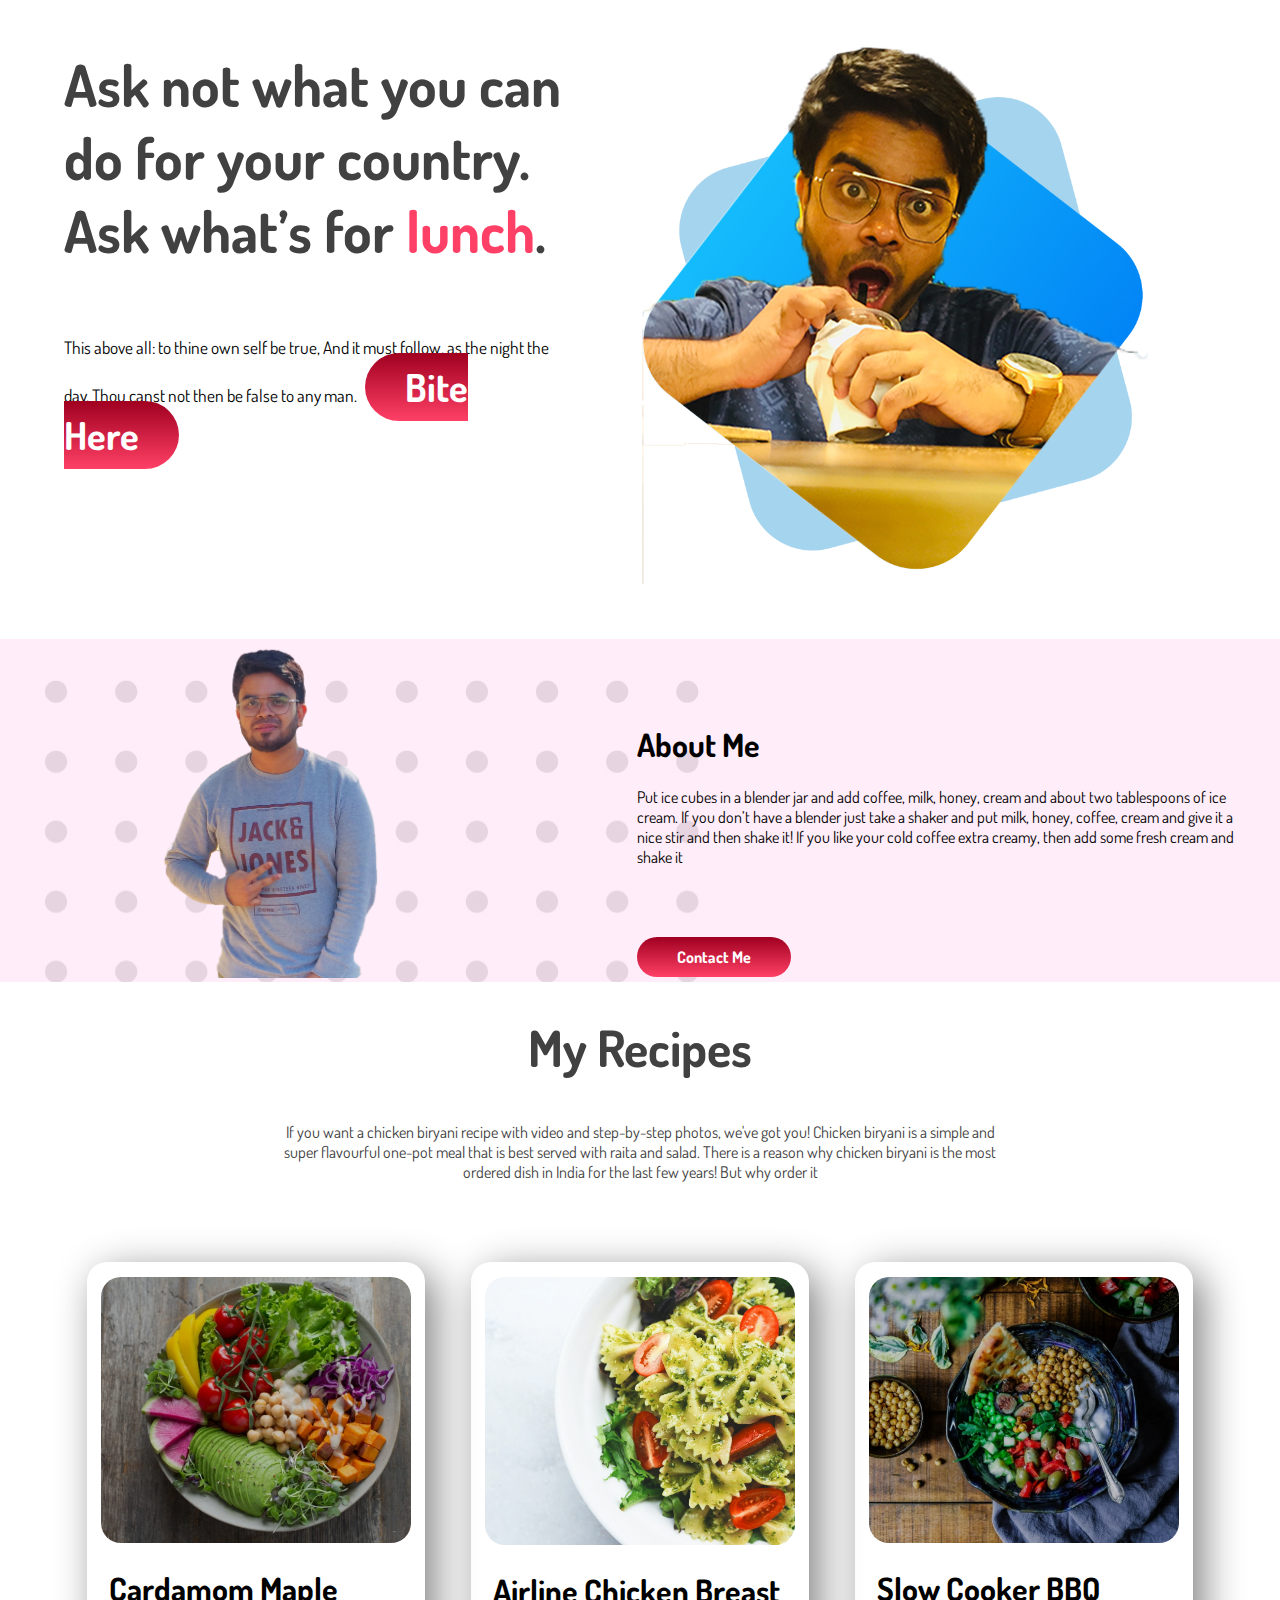
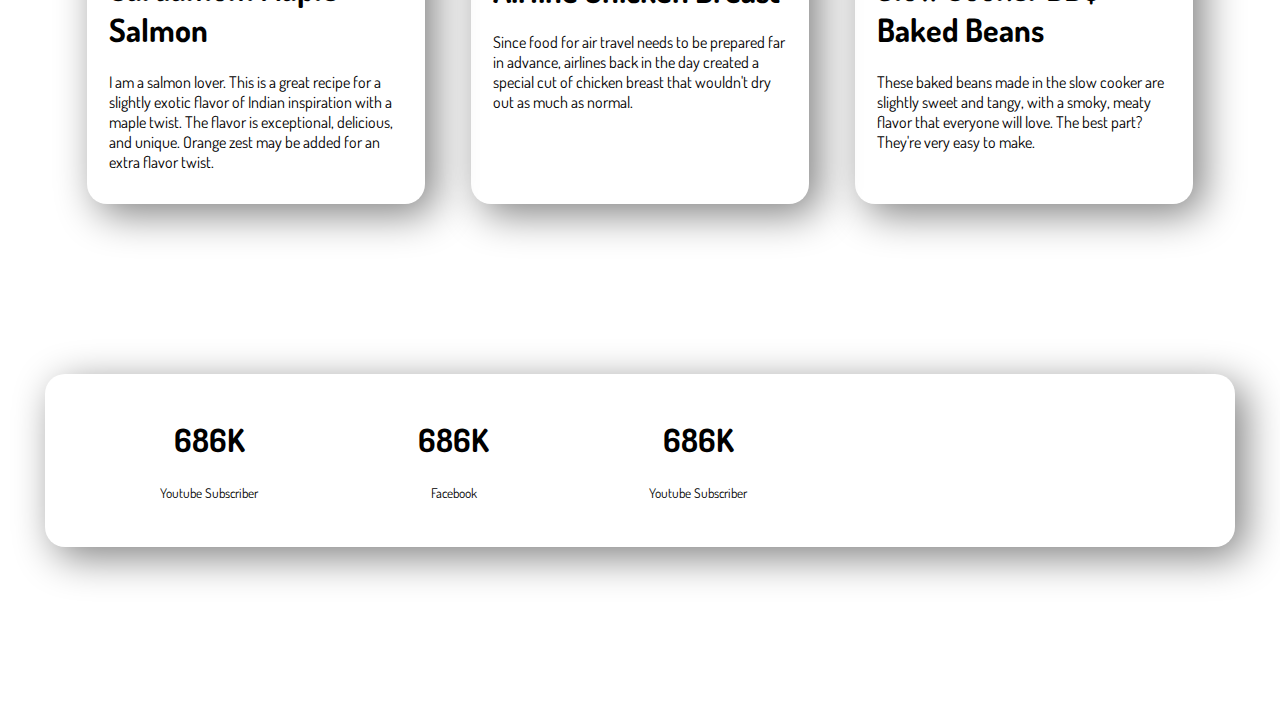
==== index.html @ 107d8655 "sec5" ====
<!DOCTYPE html>
<html lang="en">

<head>
    <meta charset="UTF-8">
    <meta http-equiv="X-UA-Compatible" content="IE=edge">
    <meta name="viewport" content="width=device-width, initial-scale=1.0">
    <title>Food Khadok</title>
    <link rel="stylesheet" href="style.css">
    <link rel="preconnect" href="https://fonts.googleapis.com">
    <link rel="preconnect" href="https://fonts.gstatic.com" crossorigin>
    <link href="https://fonts.googleapis.com/css2?family=Dosis&display=swap" rel="stylesheet">
</head>

<body>
    <section class="flexi bg">
        <div class="sec1-d1">
            <h2>Ask not what you can do for your country. Ask what’s for <span class="mark-clr">lunch</span>.</h2>
            <small class="sec1-d1-sm">This above all: to thine own self be true,
                And it must follow, as the night the day,
                Thou canst not then be false to any man.</small>
            <a href="https://www.linkedin.com/in/iammunnasarker/" target="_blank" class="order-btn">Bite Here</a>
        </div>
        <div>
            <img src="images/male/sec-1-img.png" alt="" class="sec1-img">
        </div>
    </section>
    <section class="flexi backg">
        <div>
            <img src="images/male/cover.png" alt="" class="sec2-img">
        </div>
        <div class="sec2-d2">
            <h1>About Me</h1>
            <p class="sec2-p">Put ice cubes in a blender jar and add coffee, milk, honey, cream and about two
                tablespoons of ice cream.
                If you don’t have a blender just take a shaker and put milk, honey, coffee, cream and give it a nice
                stir and then shake it! If you like your cold coffee extra creamy, then add some fresh cream and shake
                it</p>
            <a href="https://www.linkedin.com/in/iammunnasarker/" target="_blank" class="order-btn">Contact Me</a>
        </div>
    </section>
    <section>
        <div class="sec3-d1">
            <h1>My Recipes</h1>
            <p>If you want a chicken biryani recipe with video and step-by-step photos, we've got you! Chicken biryani
                is a simple and super flavourful one-pot meal that is best served with raita and salad. There is a
                reason why chicken biryani is the most ordered dish in India for the last few years! But why order it
            </p>
        </div>
    </section>
    <section class="flexi space" id="sec4">
        <div class="sec4-itm1">
            <div>
                <img src="images/food/Project Cover5.png" alt="" class="sec4-img">
            </div>
            <div class="sec4-txt">
                <h1>Cardamom Maple Salmon</h1>
                <p>I am a salmon lover. This is a great recipe for a slightly exotic flavor of Indian
                    inspiration with a
                    maple twist. The flavor is exceptional, delicious, and unique. Orange zest may be added for an extra
                    flavor twist.</p>
            </div>
        </div>
        <div class="sec4-itm2">
            <div>
                <img src="images/food/Project Cover7.png" alt="" class="sec4-img">
            </div>
            <div class="sec4-txt">
                <h1>Airline Chicken Breast</h1>
                <p>Since food for air travel needs to be prepared far in advance, airlines back in the day created a
                    special cut of chicken breast that wouldn't dry out as much as normal.</p>
            </div>
        </div>
        <div class="sec4-itm3">
            <div>
                <img src="images/food/Project Cover8.png" alt="" class="sec4-img">
            </div>
            <div class="sec4-txt">
                <h1>Slow Cooker BBQ Baked Beans</h1>
                <p>These baked beans made in the slow cooker are slightly sweet and tangy, with a smoky, meaty flavor
                    that everyone will love. The best part? They're very easy to make.</p>
            </div>
        </div>
    </section>
    <section class="flexi sec5">
        <div>
            <div class="sec5-txt">
                <h1>686K</h1>
                <small>Youtube Subscriber</small>
            </div>
        </div>
        <div>
            <div class="sec5-txt">
                <h1>686K</h1>
                <small>Facebook</small>
            </div>
        </div>
        <div>
            <div class="sec5-txt">
                <h1>686K</h1>
                <small>Youtube Subscriber</small>
            </div>
        </div>
    </section>

</body>

</html>
---- style.css ----
body{
    font-family: 'Dosis', sans-serif;
    margin: 0px;
}
.flexi{
    display: flex;
}
.sec1-img{
    width: 90%;
    position: right;
    
}
.sec1-d1{
    font-size: 240%;
    padding-left: 5%;
}
h2{
    color: #414141;
}
.mark-clr{
    color: #ff4066;
}
.sec1-d1-sm{
    font-size: 45%;
    
}
.order-btn{
    font-weight: 700;
    text-decoration: none;
    background-image: linear-gradient(#a00020, #ff4066);
    color: #ffffff;
    border-radius: 50px;
    padding: 10px 40px;
}
.sec2-img{
    width: 35%;
    padding-left: 25%;

}
.sec2-p{
    text-align: left;
    padding-right: 5%;
    padding-bottom: 10%;
}
.sec2-d2{
    padding-top: 5%;
}
.backg{
    background-image: url(images/shapes/Frame\ 59.jpg);
}
.sec3-d1{
    text-align: center;
    color: #414141;
    
}
.sec3-d1 p{
    padding: 10px 270px;
    padding-bottom: 5%;
}
.sec3-d1 h1{
    font-size: 50px;
}

.sec4-itm1{
    box-shadow: 10px 10px 40px gray;
    width: 60%;
    margin-left: 2%;
    margin-right: 2%;
    padding-left: 5px;
    padding-top: 15px;
    border-radius: 20px;
    text-align: center;
}
.space{
    padding-left: 5%;
    padding-right: 5%;
}
.sec4-itm2{
    box-shadow: 10px 10px 40px gray;
    width: 60%;
    margin-left: 2%;
    margin-right: 2%;
    padding-left: 5px;
    padding-top: 15px;
    border-radius: 20px;
    text-align: center;
}
.sec4-itm3{
    box-shadow: 10px 10px 40px gray;
    width: 60%;
    margin-left: 2%;
    margin-right: 2%;
    padding-left: 5px;
    padding-top: 15px;
    border-radius: 20px;
    text-align: center;
}
.sec4-img{
    margin-right: 5.5px;
    width: 93%;
    border-radius: 20px;
}
.sec4-txt{
    text-align: left;
    padding-left: 5%;
    padding-right: 5%;
    padding-bottom: 5%;
}
.sec5{
    box-shadow: 10px 10px 40px gray;
    margin: 170px 45px 170px 45px;
    border-radius: 20px;
    
}
.sec5-txt{
    text-align: center;
    margin: 45px;
    padding-left: 70px;
}
#sec5{
    padding-bottom: 500px;
}
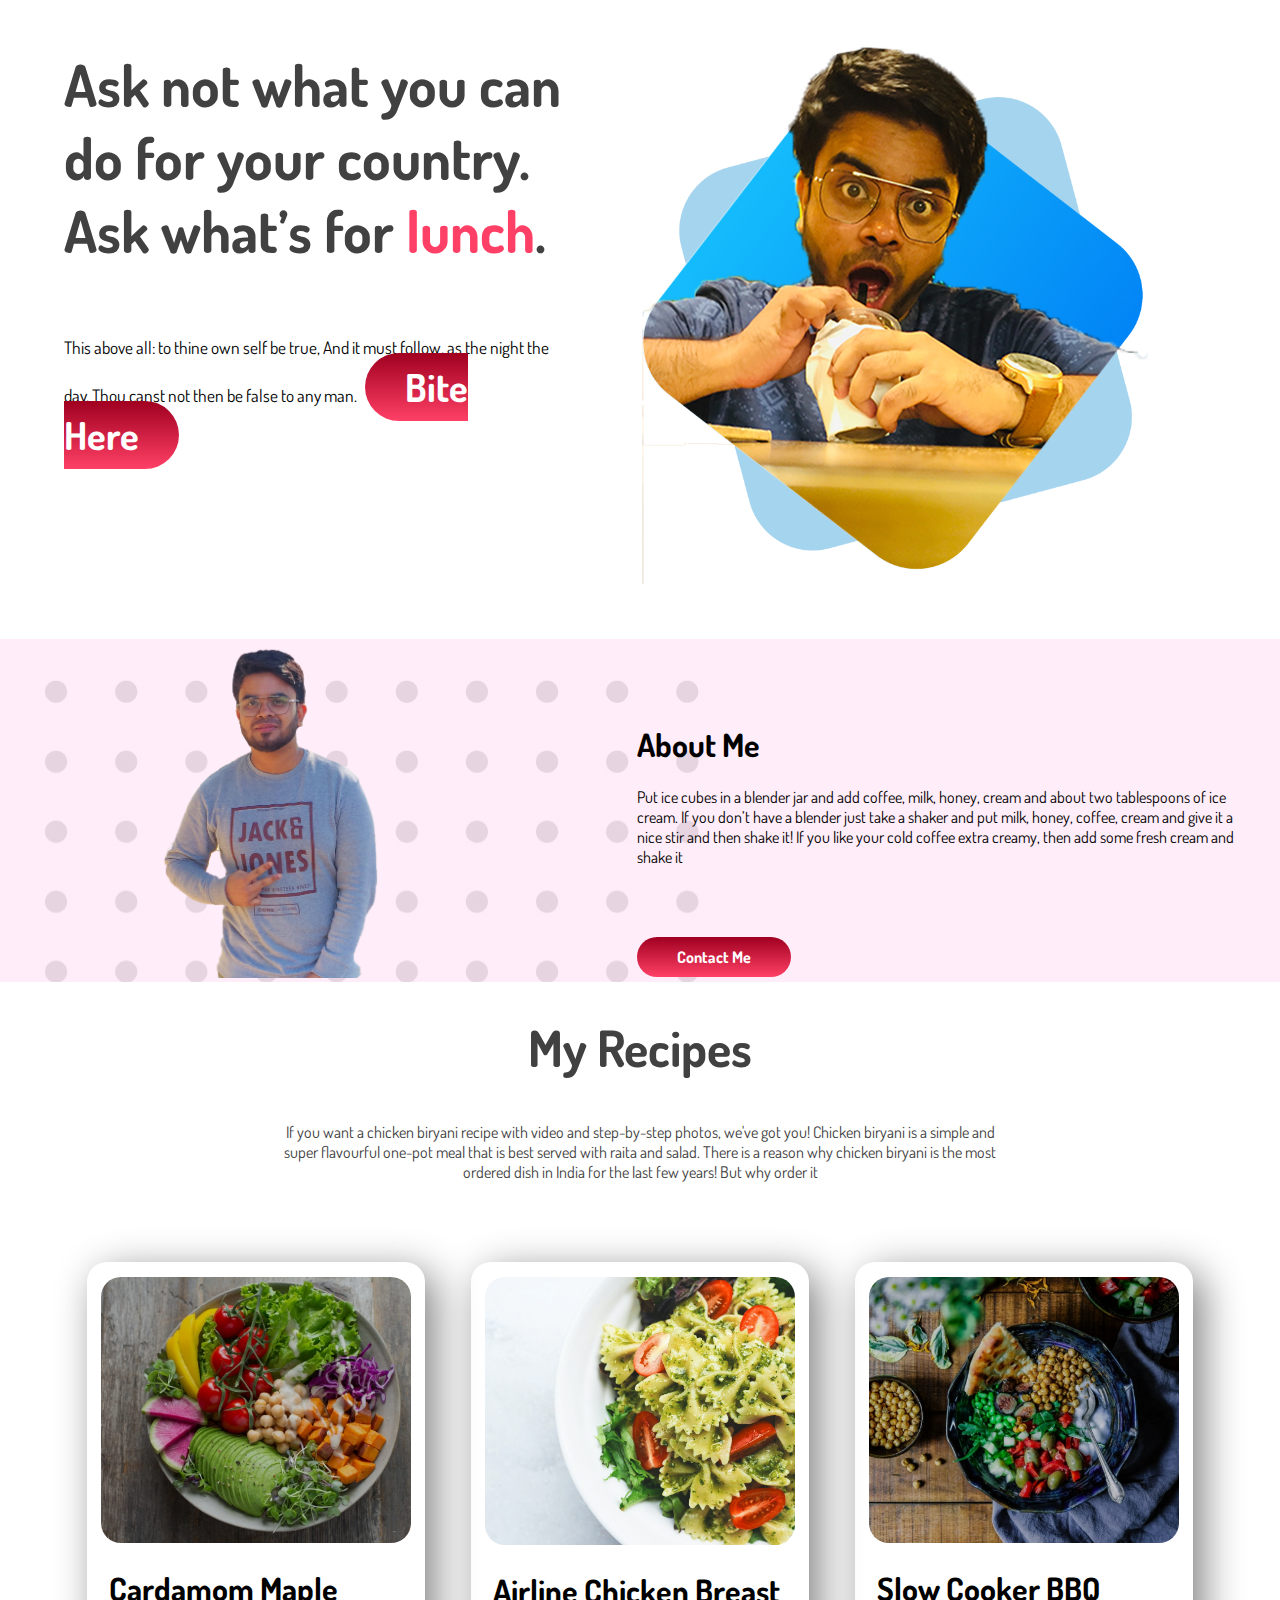
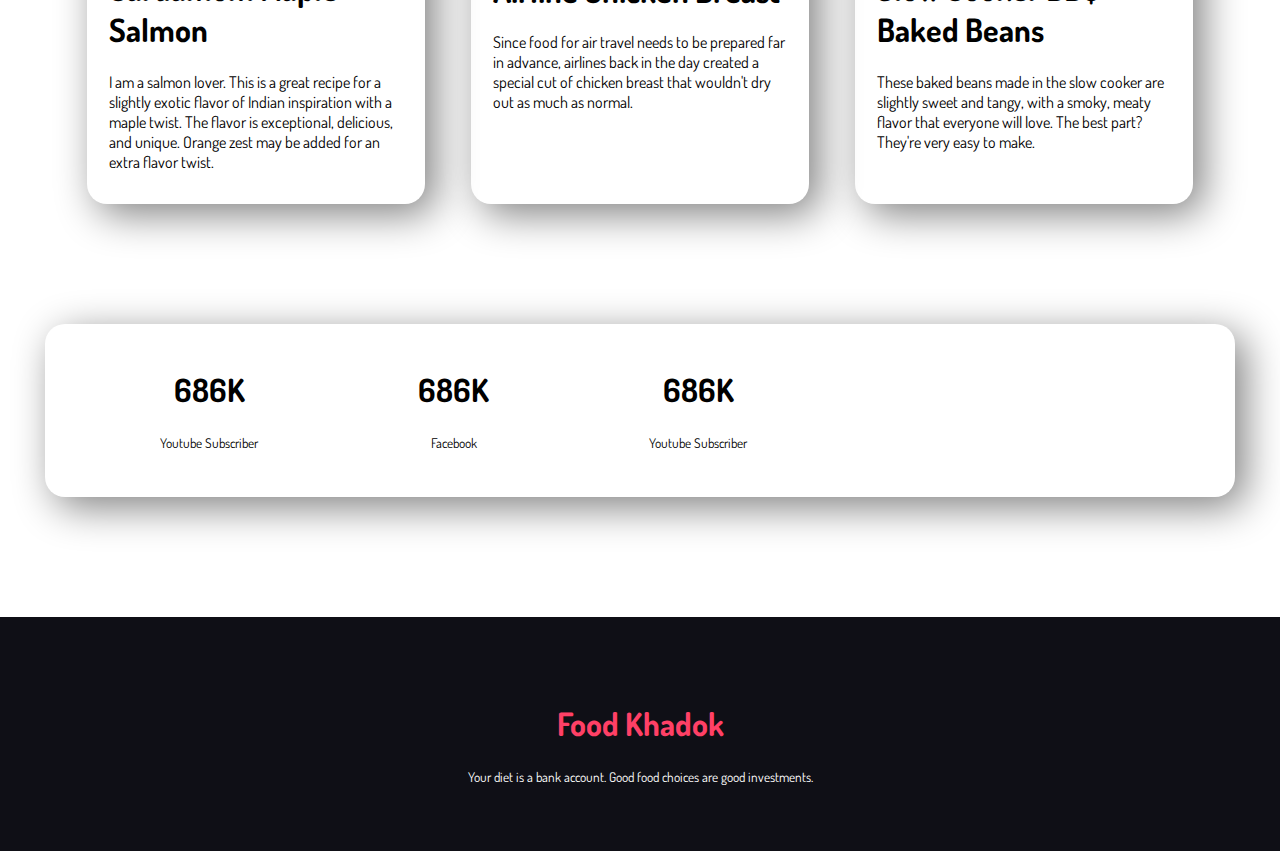
==== commit 947acedb: "cmplt" ====
--- a/index.html
+++ b/index.html
@@ -102,7 +102,10 @@
             </div>
         </div>
     </section>
-
+    <footer>
+        <h1>Food Khadok</h1>
+        <small>Your diet is a bank account. Good food choices are good investments.</small>
+    </footer>
 </body>
 
 </html>--- a/style.css
+++ b/style.css
@@ -108,7 +108,7 @@
 }
 .sec5{
     box-shadow: 10px 10px 40px gray;
-    margin: 170px 45px 170px 45px;
+    margin: 120px 45px 120px 45px;
     border-radius: 20px;
     
 }
@@ -119,4 +119,15 @@
 }
 #sec5{
     padding-bottom: 500px;
+}
+footer{
+    background-color: rgb(15, 15, 22);
+    padding: 65px 65px;
+    text-align: center;
+}
+footer h1{
+    color: #ff4066;
+}
+footer small{
+    color: white;
 }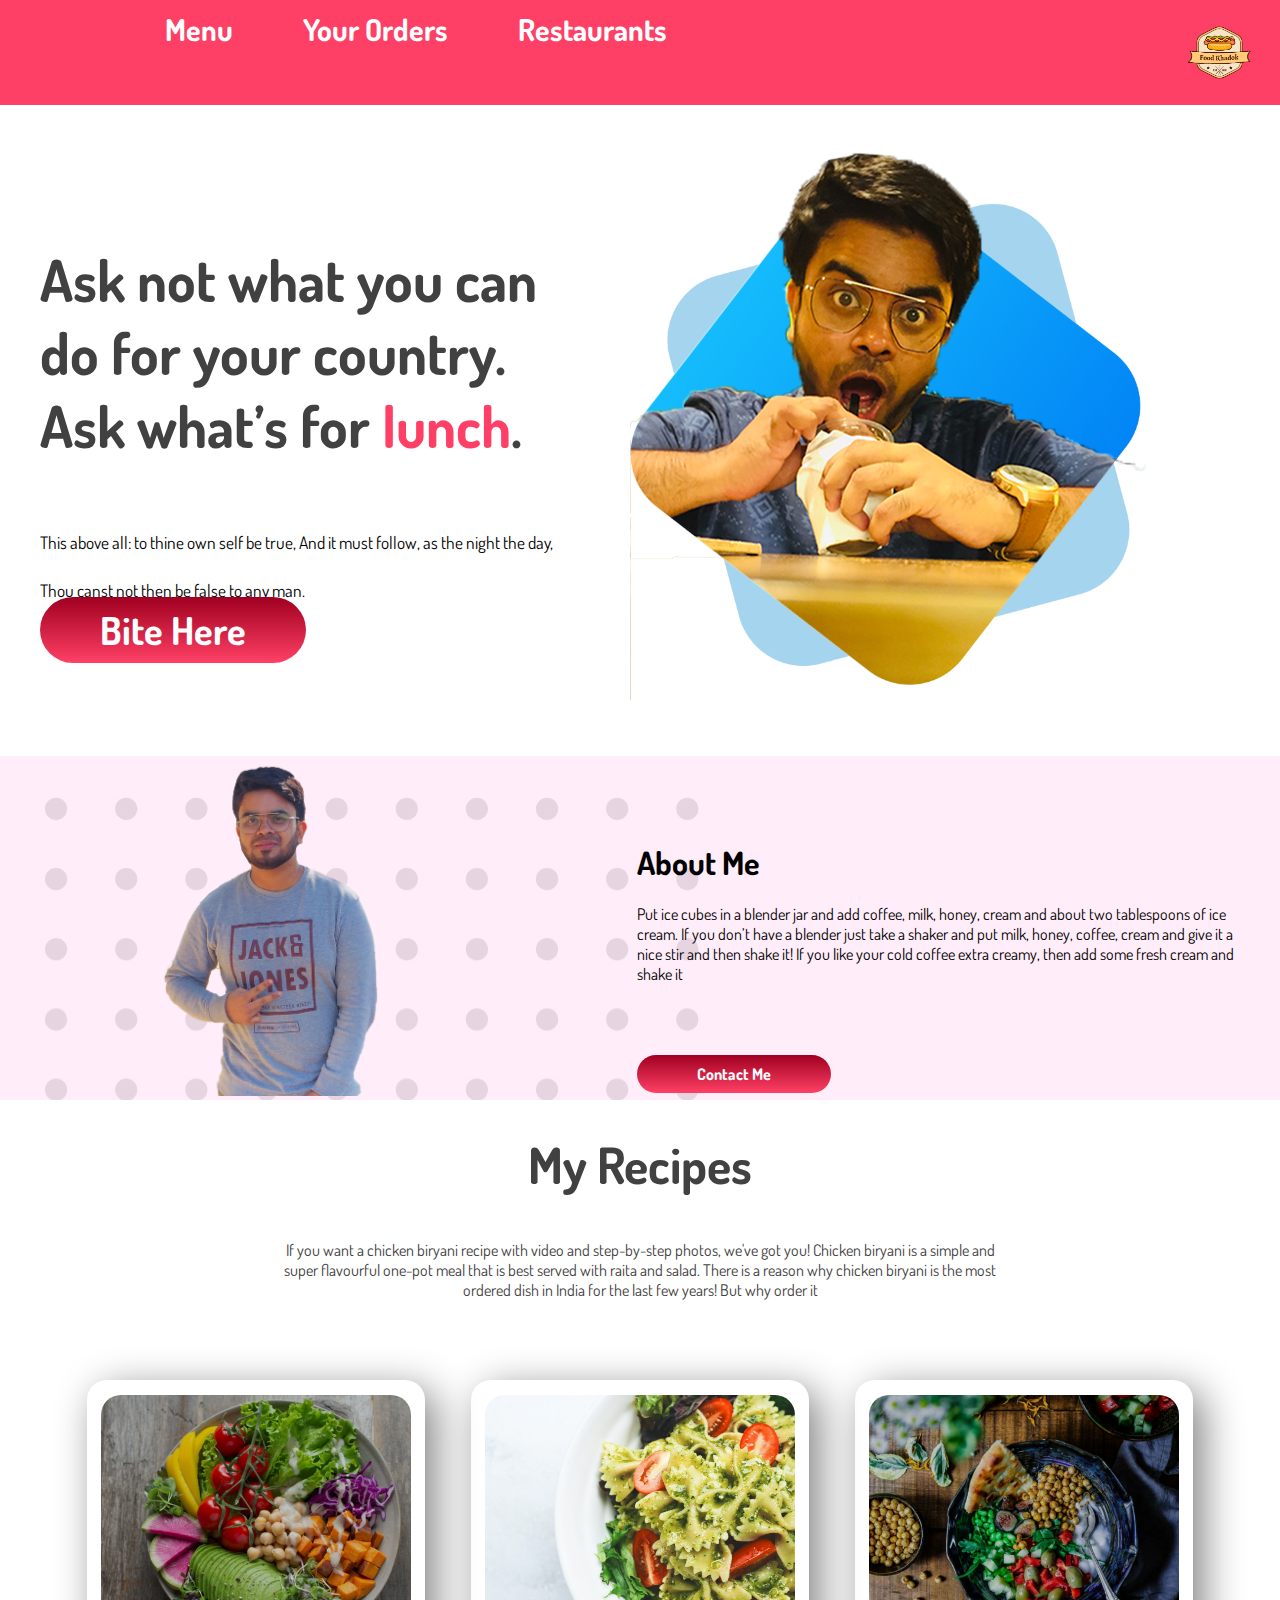
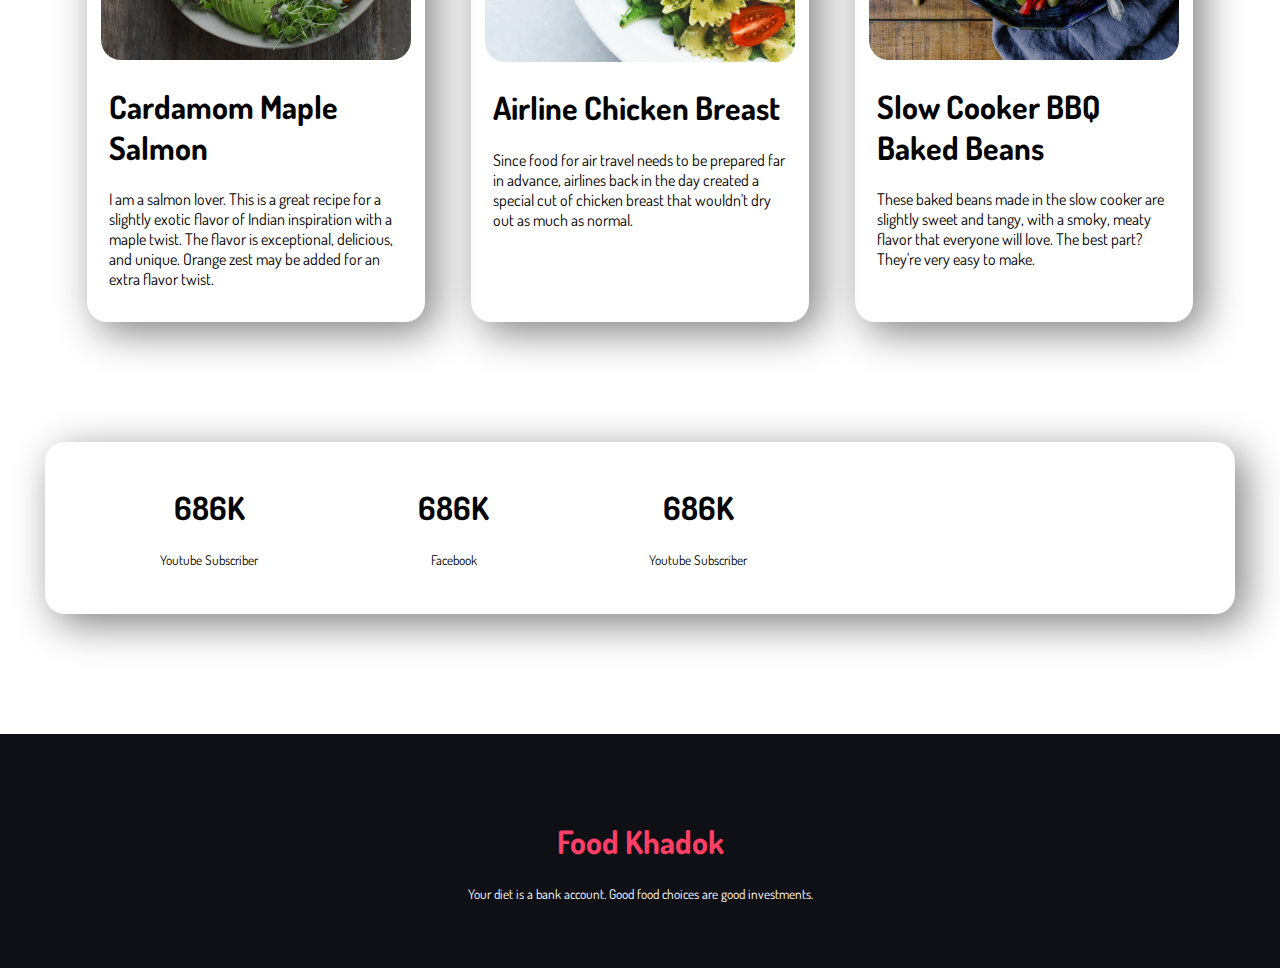
==== commit e3f5f654: "done" ====
--- a/index.html
+++ b/index.html
@@ -13,13 +13,32 @@
 </head>
 
 <body>
+    <header>
+        <section class="flexi">
+            <div>
+                <a href="https://www.linkedin.com/in/iammunnasarker/" target="_blank" class="menu">Menu</a>
+            </div>
+            <div>
+                <a href="https://www.linkedin.com/in/iammunnasarker/" target="_blank" class="top-btm">Your Orders</a>
+            </div>
+            <div>
+                <a href="https://www.linkedin.com/in/iammunnasarker/" target="_blank" class="top-btm">Restaurants</a>
+            </div>
+            <img src="images/logo/khadok logo.PNG" alt="">
+        </section>
+    </header>
+
+
+
     <section class="flexi bg">
         <div class="sec1-d1">
             <h2>Ask not what you can do for your country. Ask what’s for <span class="mark-clr">lunch</span>.</h2>
             <small class="sec1-d1-sm">This above all: to thine own self be true,
                 And it must follow, as the night the day,
-                Thou canst not then be false to any man.</small>
-            <a href="https://www.linkedin.com/in/iammunnasarker/" target="_blank" class="order-btn">Bite Here</a>
+                Thou canst not then be false to any man.
+            </small>
+            <div><a href="https://www.linkedin.com/in/iammunnasarker/" target="_blank" class="order-btn">Bite Here</a>
+            </div>
         </div>
         <div>
             <img src="images/male/sec-1-img.png" alt="" class="sec1-img">
--- a/style.css
+++ b/style.css
@@ -4,6 +4,31 @@
 }
 .flexi{
     display: flex;
+}
+header{
+    background-color: #ff4066;
+    padding: 10px 15px;
+    
+}
+header img{
+    width: 85px;
+    padding-left: 510px;
+}
+.menu{
+    text-decoration: none;
+    font-weight: 700;
+    font-size: 30px;
+    color: white;
+    padding-left: 150px;
+    font-weight: 700;
+    
+}
+.top-btm{
+    text-decoration: none;
+    font-weight: 700;
+    font-size: 30px;
+    color: white;
+    padding-left: 70px;
 }
 .sec1-img{
     width: 90%;
@@ -12,7 +37,8 @@
 }
 .sec1-d1{
     font-size: 240%;
-    padding-left: 5%;
+    padding-left: 40px;
+    padding-top: 90px;
 }
 h2{
     color: #414141;
@@ -23,6 +49,7 @@
 .sec1-d1-sm{
     font-size: 45%;
     
+    
 }
 .order-btn{
     font-weight: 700;
@@ -30,7 +57,7 @@
     background-image: linear-gradient(#a00020, #ff4066);
     color: #ffffff;
     border-radius: 50px;
-    padding: 10px 40px;
+    padding: 9px 60px;
 }
 .sec2-img{
     width: 35%;
@@ -121,7 +148,7 @@
     padding-bottom: 500px;
 }
 footer{
-    background-color: rgb(15, 15, 22);
+    background-color: #0f0f16;
     padding: 65px 65px;
     text-align: center;
 }
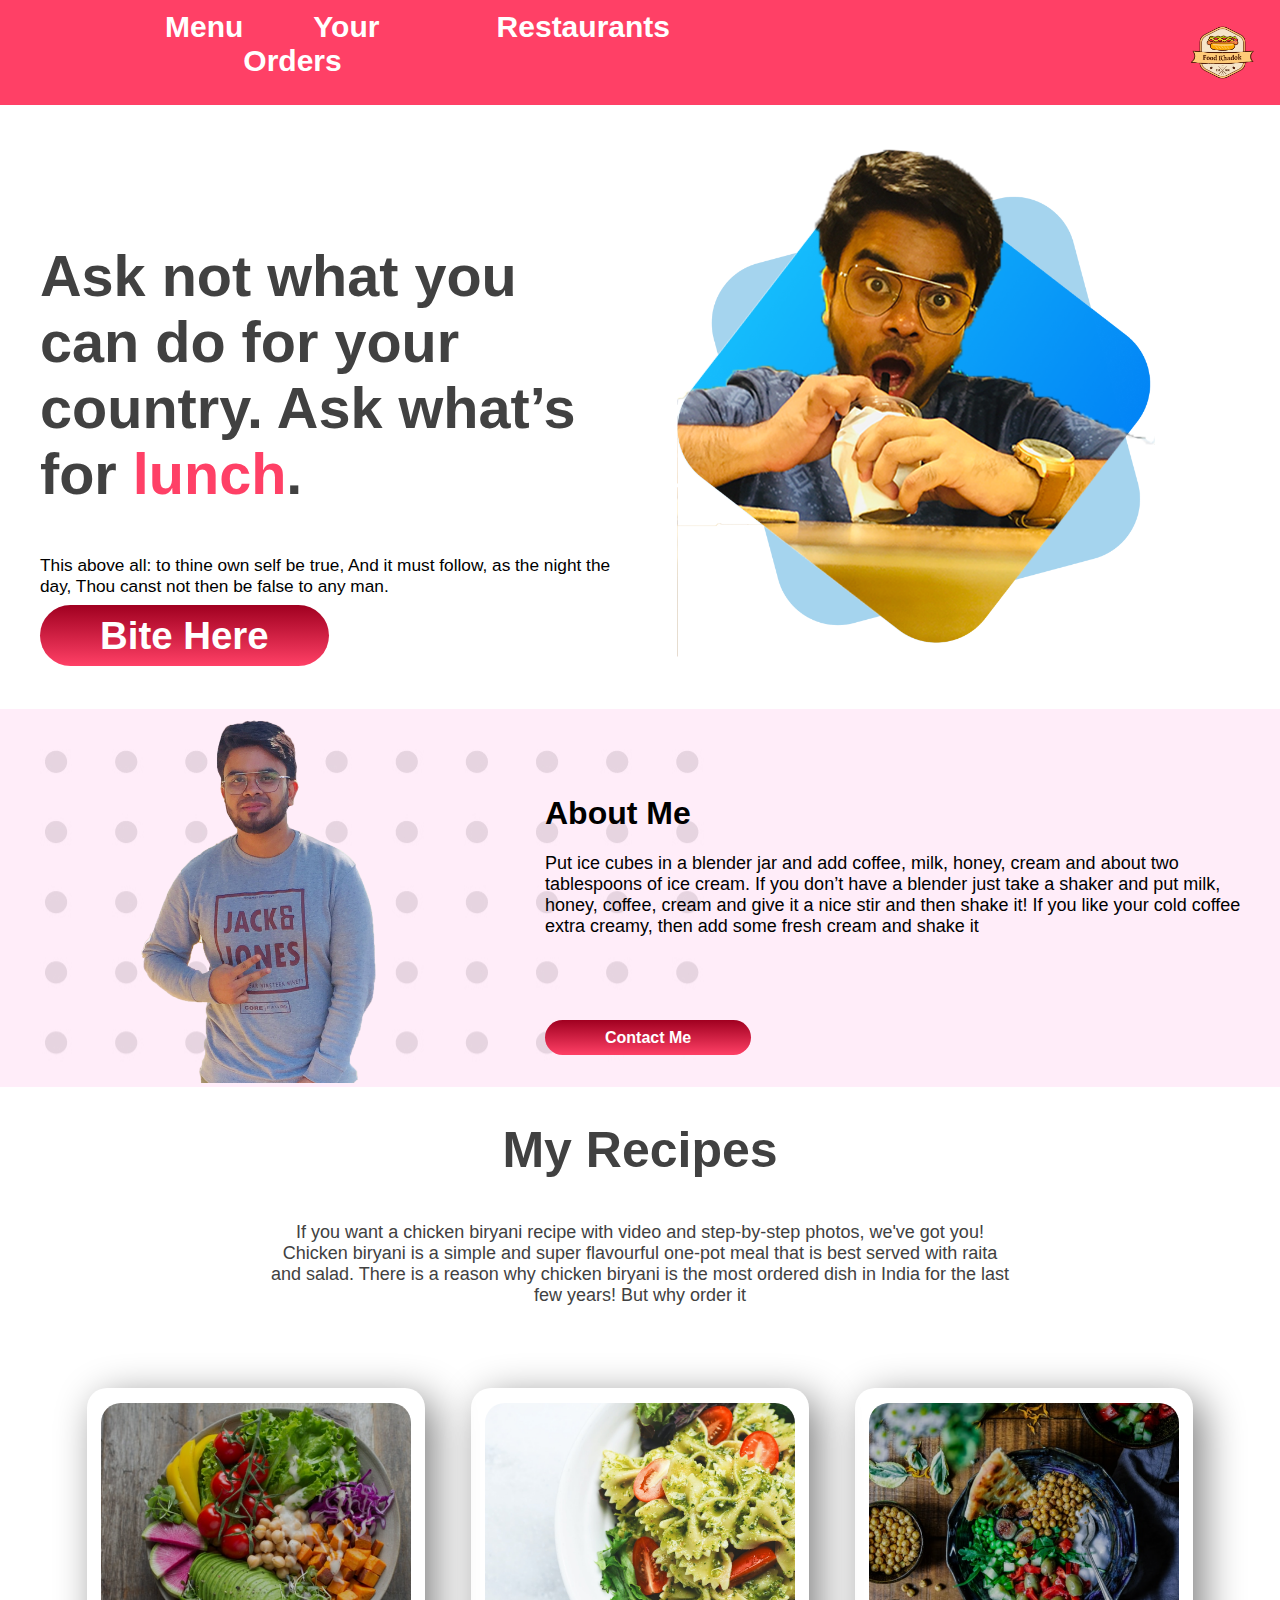
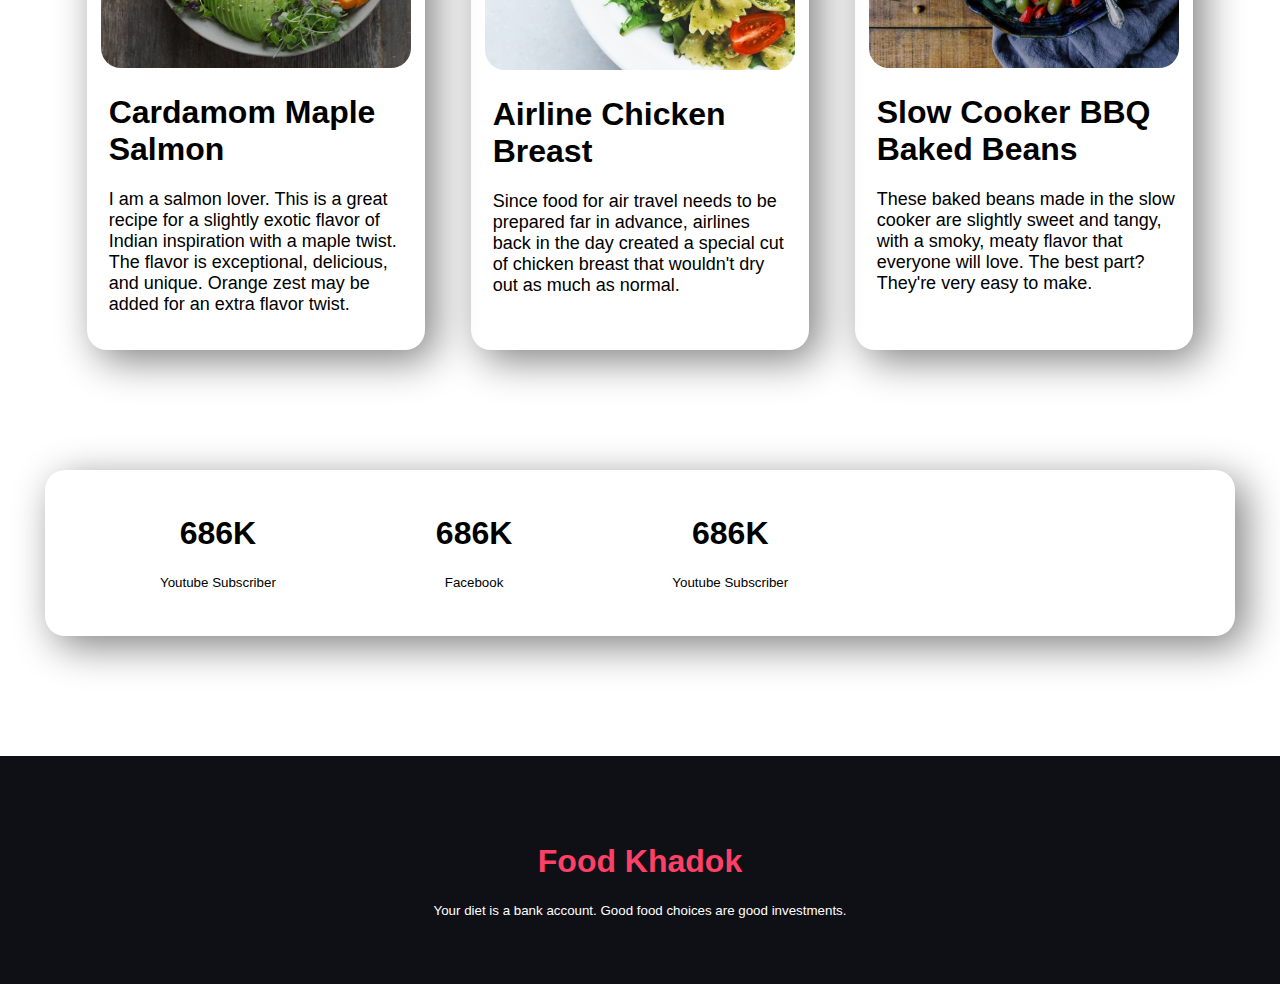
==== commit fdebb175: "Add files via upload" ====
--- a/index.html
+++ b/index.html
@@ -6,10 +6,10 @@
     <meta http-equiv="X-UA-Compatible" content="IE=edge">
     <meta name="viewport" content="width=device-width, initial-scale=1.0">
     <title>Food Khadok</title>
-    <link rel="stylesheet" href="style.css">
     <link rel="preconnect" href="https://fonts.googleapis.com">
     <link rel="preconnect" href="https://fonts.gstatic.com" crossorigin>
     <link href="https://fonts.googleapis.com/css2?family=Dosis&display=swap" rel="stylesheet">
+    <link rel="stylesheet" href="style.css">
 </head>
 
 <body>
@@ -33,12 +33,13 @@
     <section class="flexi bg">
         <div class="sec1-d1">
             <h2>Ask not what you can do for your country. Ask what’s for <span class="mark-clr">lunch</span>.</h2>
-            <small class="sec1-d1-sm">This above all: to thine own self be true,
+            <p class="sec1-d1-sm">This above all: to thine own self be true,
                 And it must follow, as the night the day,
                 Thou canst not then be false to any man.
-            </small>
-            <div><a href="https://www.linkedin.com/in/iammunnasarker/" target="_blank" class="order-btn">Bite Here</a>
-            </div>
+            </p>
+            <div></div><a href="https://www.linkedin.com/in/iammunnasarker/" target="_blank" class="order-btn">Bite
+                Here</a>
+        </div>
         </div>
         <div>
             <img src="images/male/sec-1-img.png" alt="" class="sec1-img">
--- a/style.css
+++ b/style.css
@@ -1,5 +1,5 @@
 body{
-    font-family: 'Dosis', sans-serif;
+    font-family:  Arial, Helvetica, sans-serif;
     margin: 0px;
 }
 .flexi{
@@ -49,7 +49,9 @@
 .sec1-d1-sm{
     font-size: 45%;
     
-    
+}
+p{
+    font-size: 18px;
 }
 .order-btn{
     font-weight: 700;
@@ -60,7 +62,7 @@
     padding: 9px 60px;
 }
 .sec2-img{
-    width: 35%;
+    width: 45%;
     padding-left: 25%;
 
 }
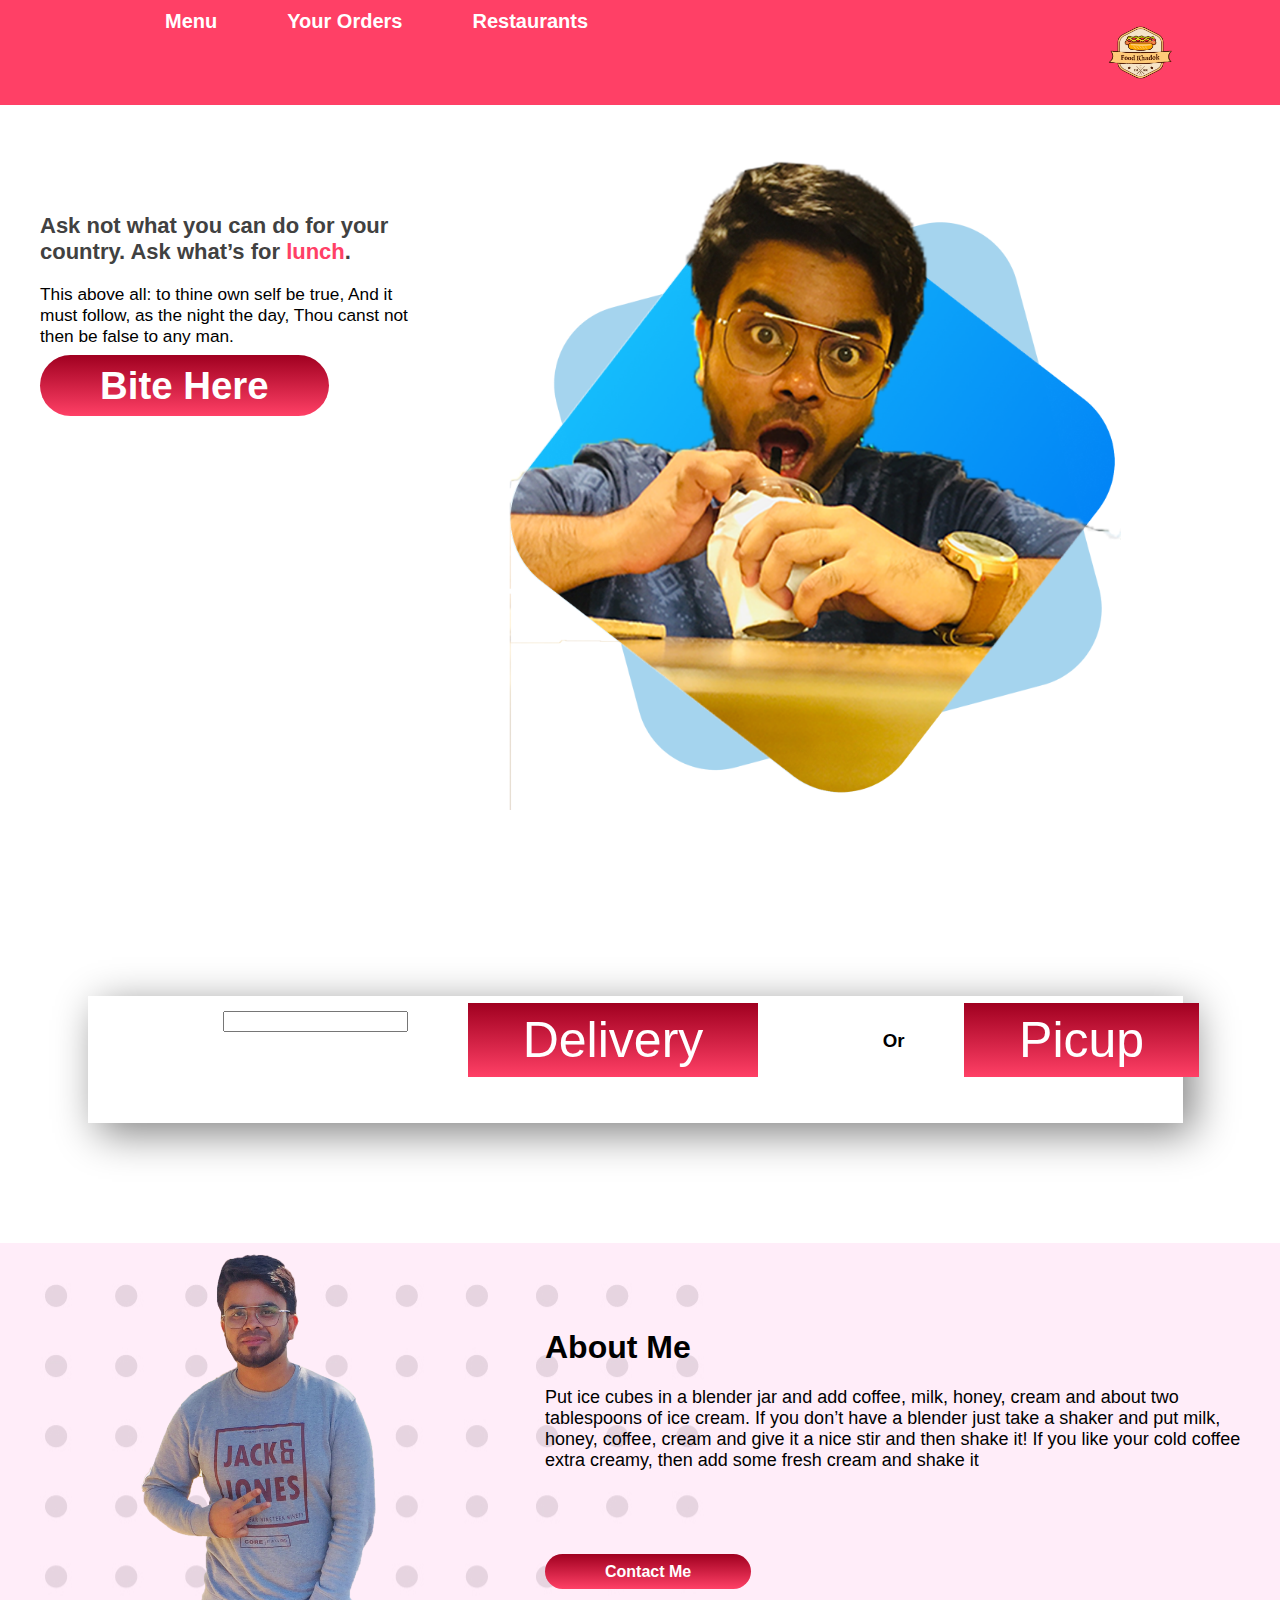
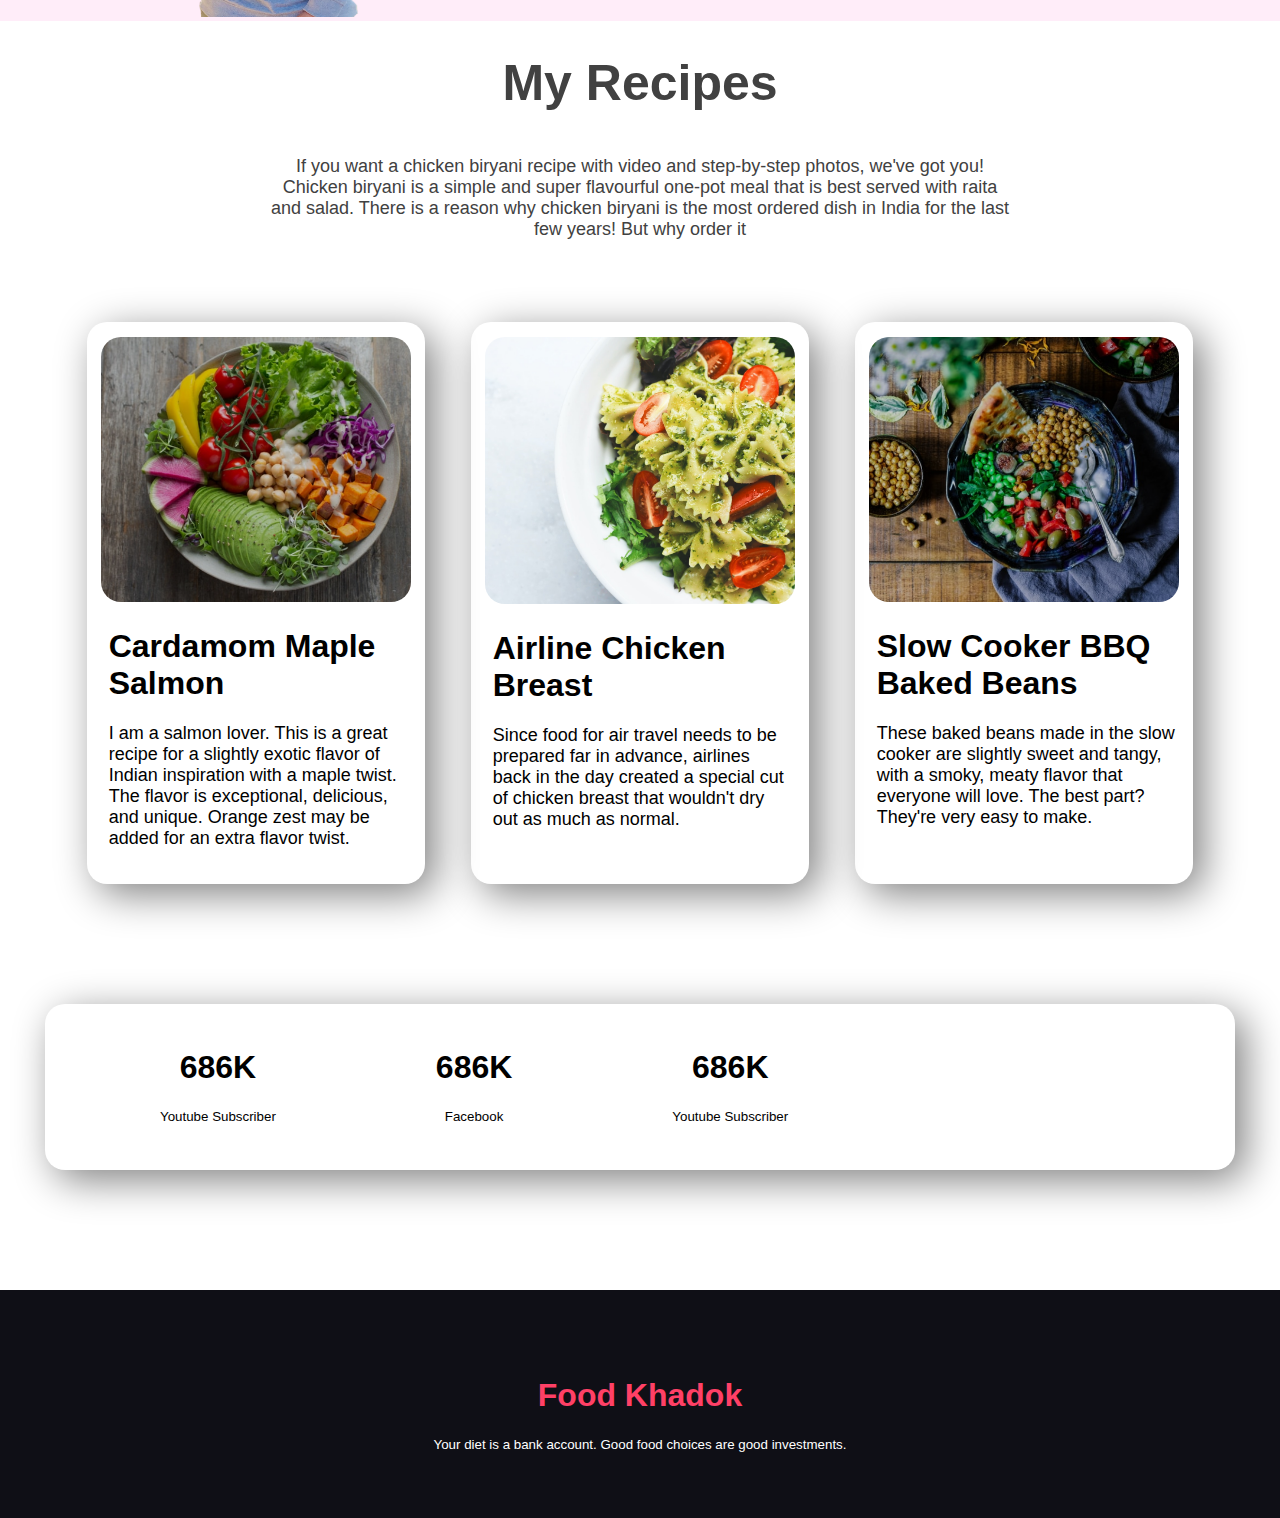
==== commit c4303e20: "Add files via upload" ====
--- a/index.html
+++ b/index.html
@@ -28,8 +28,6 @@
         </section>
     </header>
 
-
-
     <section class="flexi bg">
         <div class="sec1-d1">
             <h2>Ask not what you can do for your country. Ask what’s for <span class="mark-clr">lunch</span>.</h2>
@@ -37,7 +35,7 @@
                 And it must follow, as the night the day,
                 Thou canst not then be false to any man.
             </p>
-            <div></div><a href="https://www.linkedin.com/in/iammunnasarker/" target="_blank" class="order-btn">Bite
+            <a href="https://www.linkedin.com/in/iammunnasarker/" target="_blank" class="order-btn">Bite
                 Here</a>
         </div>
         </div>
@@ -45,6 +43,28 @@
             <img src="images/male/sec-1-img.png" alt="" class="sec1-img">
         </div>
     </section>
+
+
+
+    <section class=" space" id="bonus">
+        <div class="bonus flexi">
+            <div class="area-box">
+                <input type="text">
+            </div>
+            <div class="sec4-txt">
+                <a href="https://www.linkedin.com/in/iammunnasarker/" target="_blank" class="bonus-btn">Delivery</a>
+            </div>
+            <h3>Or</h3>
+            <div class="sec4-txt">
+                <a href="https://www.linkedin.com/in/iammunnasarker/" target="_blank" class="bonus-btn">Picup</a>
+            </div>
+        </div>
+
+    </section>
+
+
+
+
     <section class="flexi backg">
         <div>
             <img src="images/male/cover.png" alt="" class="sec2-img">
--- a/style.css
+++ b/style.css
@@ -17,7 +17,7 @@
 .menu{
     text-decoration: none;
     font-weight: 700;
-    font-size: 30px;
+    font-size: 20px;
     color: white;
     padding-left: 150px;
     font-weight: 700;
@@ -26,7 +26,7 @@
 .top-btm{
     text-decoration: none;
     font-weight: 700;
-    font-size: 30px;
+    font-size: 20px;
     color: white;
     padding-left: 70px;
 }
@@ -42,6 +42,7 @@
 }
 h2{
     color: #414141;
+    font-size: 22px;
 }
 .mark-clr{
     color: #ff4066;
@@ -60,6 +61,41 @@
     color: #ffffff;
     border-radius: 50px;
     padding: 9px 60px;
+    margin-bottom: 15px;
+}
+.bonus{
+    box-shadow: 10px 10px 40px gray;
+    width: 90%;
+    margin-left: 2%;
+    margin-right: 2%;
+    padding-left: 5px;
+    padding-top: 15px;
+    text-align: center;
+}
+#bonus{
+    padding-bottom: 120px;
+    padding-top: 120px;
+    padding-right: 5px;
+    align-items: center;
+    
+}
+.bonus-btn{
+    
+    text-decoration: none;
+    background-image: linear-gradient(#a00020, #ff4066);
+    color: #ffffff;
+    padding: 9px 55px;
+    font-size: 50px;
+    margin: 50px 70px 50px 5px;
+
+}
+.area-box{
+    padding-left: 130px;
+    box-sizing: border-box;
+    height: 40%;
+    
+  
+    
 }
 .sec2-img{
     width: 45%;
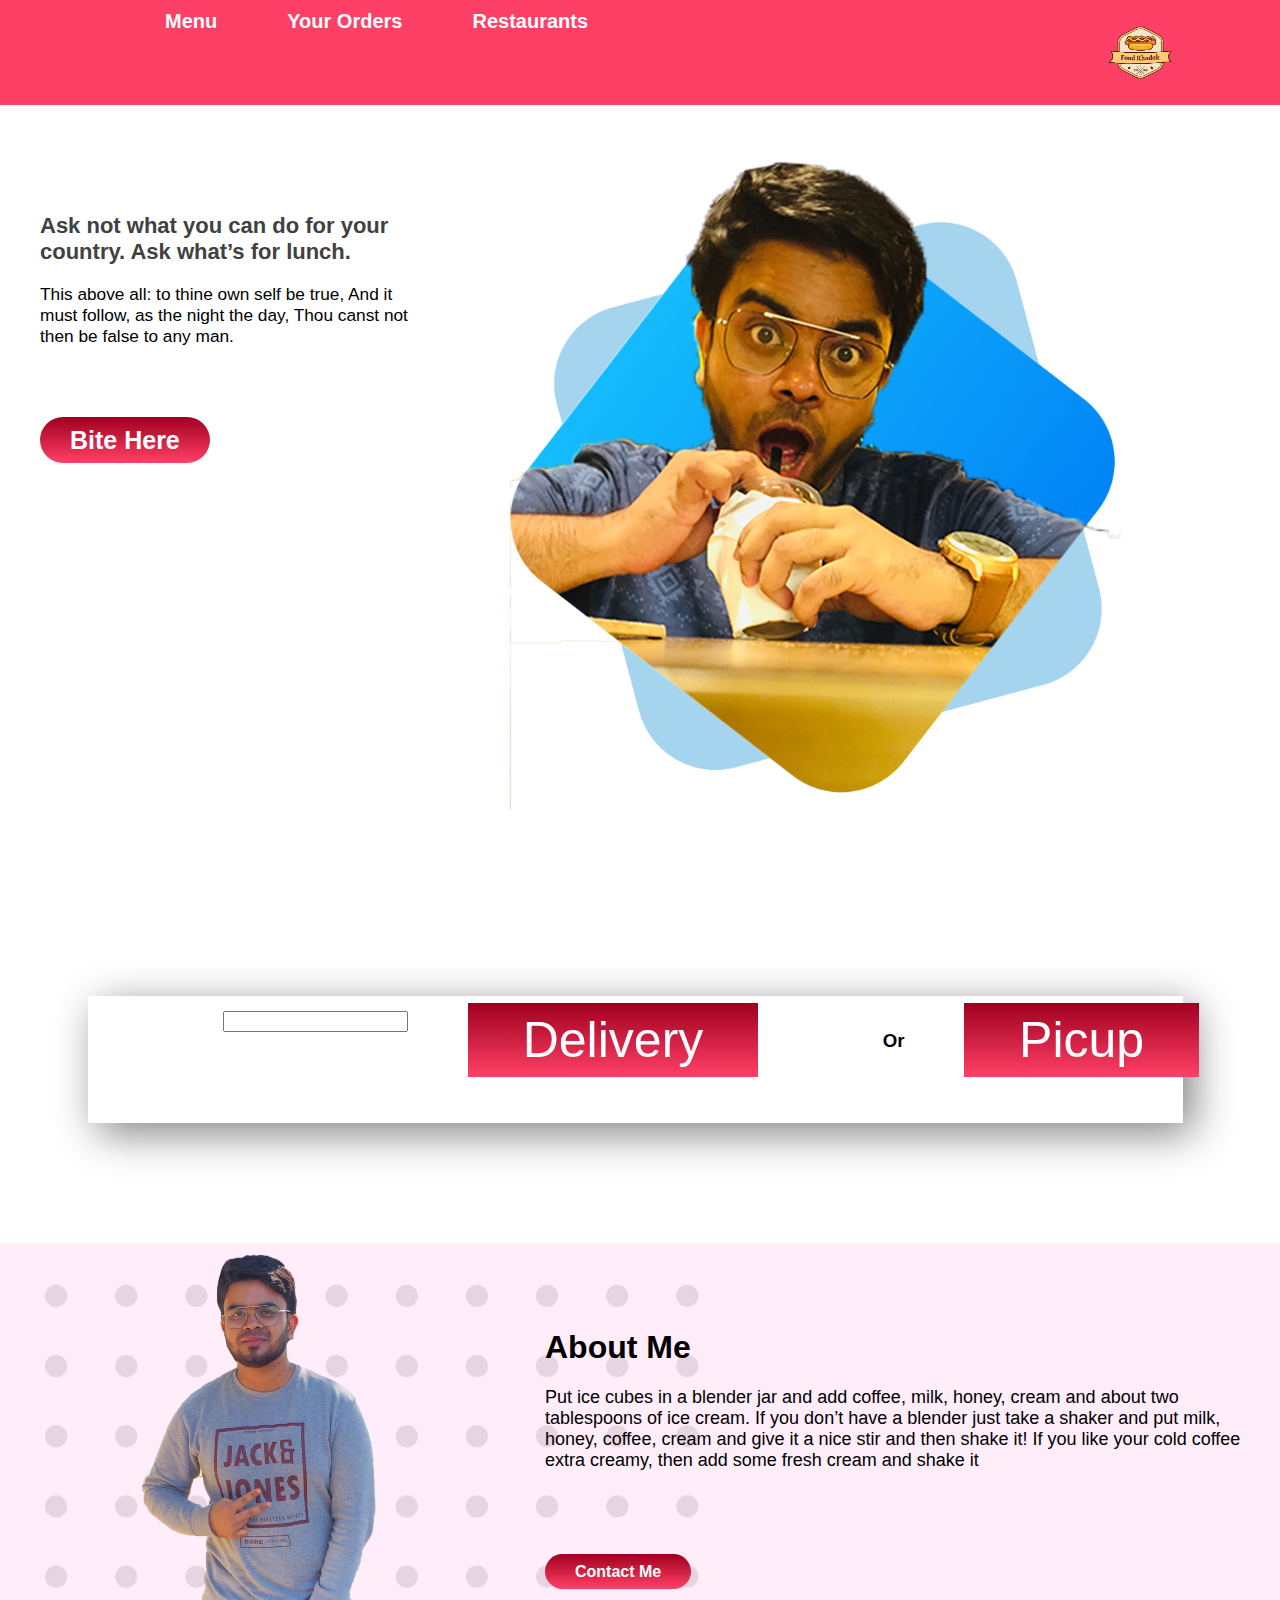
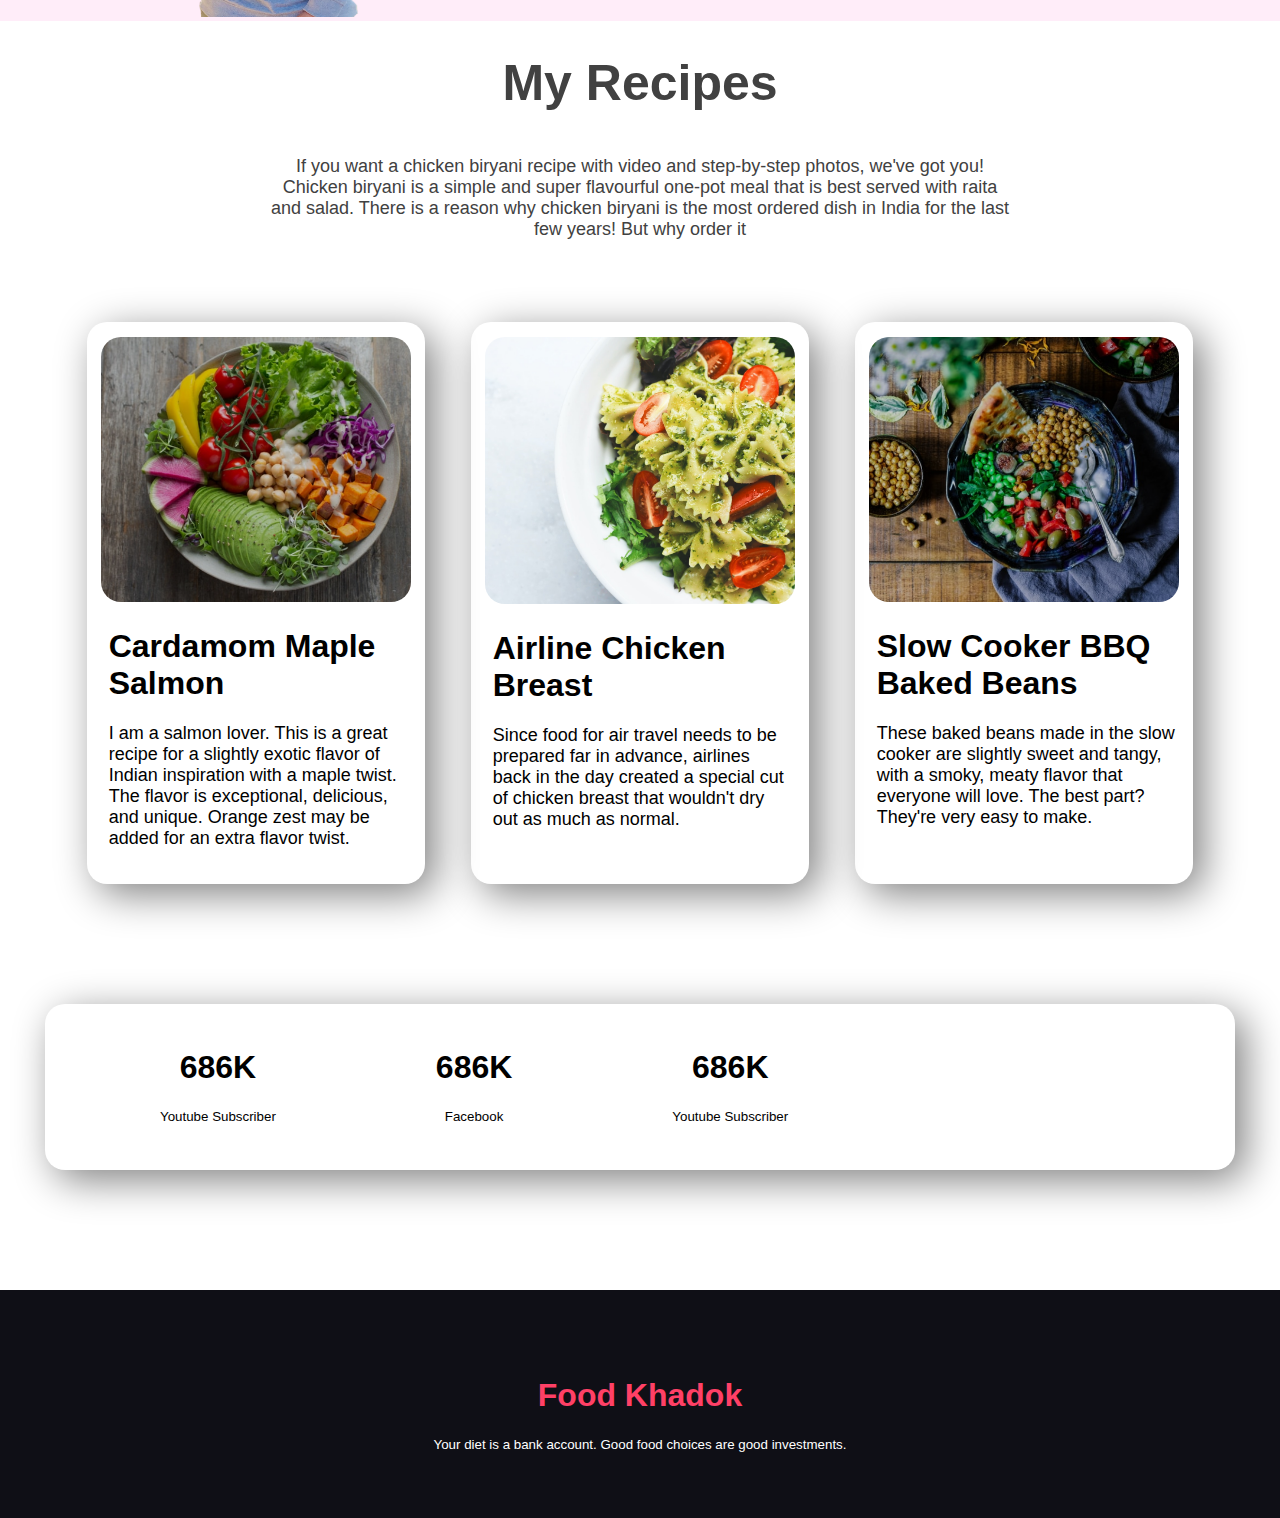
==== commit 50121114: "modify" ====
--- a/index.html
+++ b/index.html
@@ -76,7 +76,7 @@
                 If you don’t have a blender just take a shaker and put milk, honey, coffee, cream and give it a nice
                 stir and then shake it! If you like your cold coffee extra creamy, then add some fresh cream and shake
                 it</p>
-            <a href="https://www.linkedin.com/in/iammunnasarker/" target="_blank" class="order-btn">Contact Me</a>
+            <a href="https://www.linkedin.com/in/iammunnasarker/" target="_blank" class="contact-btn">Contact Me</a>
         </div>
     </section>
     <section>
--- a/style.css
+++ b/style.css
@@ -29,6 +29,7 @@
     font-size: 20px;
     color: white;
     padding-left: 70px;
+    background-color: #ff4066;
 }
 .sec1-img{
     width: 90%;
@@ -44,11 +45,10 @@
     color: #414141;
     font-size: 22px;
 }
-.mark-clr{
-    color: #ff4066;
-}
+
 .sec1-d1-sm{
     font-size: 45%;
+    padding-bottom: 50px;
     
 }
 p{
@@ -60,8 +60,9 @@
     background-image: linear-gradient(#a00020, #ff4066);
     color: #ffffff;
     border-radius: 50px;
-    padding: 9px 60px;
+    padding: 9px 30px;
     margin-bottom: 15px;
+    font-size: 25px;
 }
 .bonus{
     box-shadow: 10px 10px 40px gray;
@@ -110,6 +111,16 @@
 .sec2-d2{
     padding-top: 5%;
 }
+.contact-btn{
+    font-weight: 700;
+    text-decoration: none;
+    background-image: linear-gradient(#a00020, #ff4066);
+
+    color: #ffffff;
+    border-radius: 50px;
+    padding: 9px 30px;
+    margin-bottom: 15px;
+}
 .backg{
     background-image: url(images/shapes/Frame\ 59.jpg);
 }
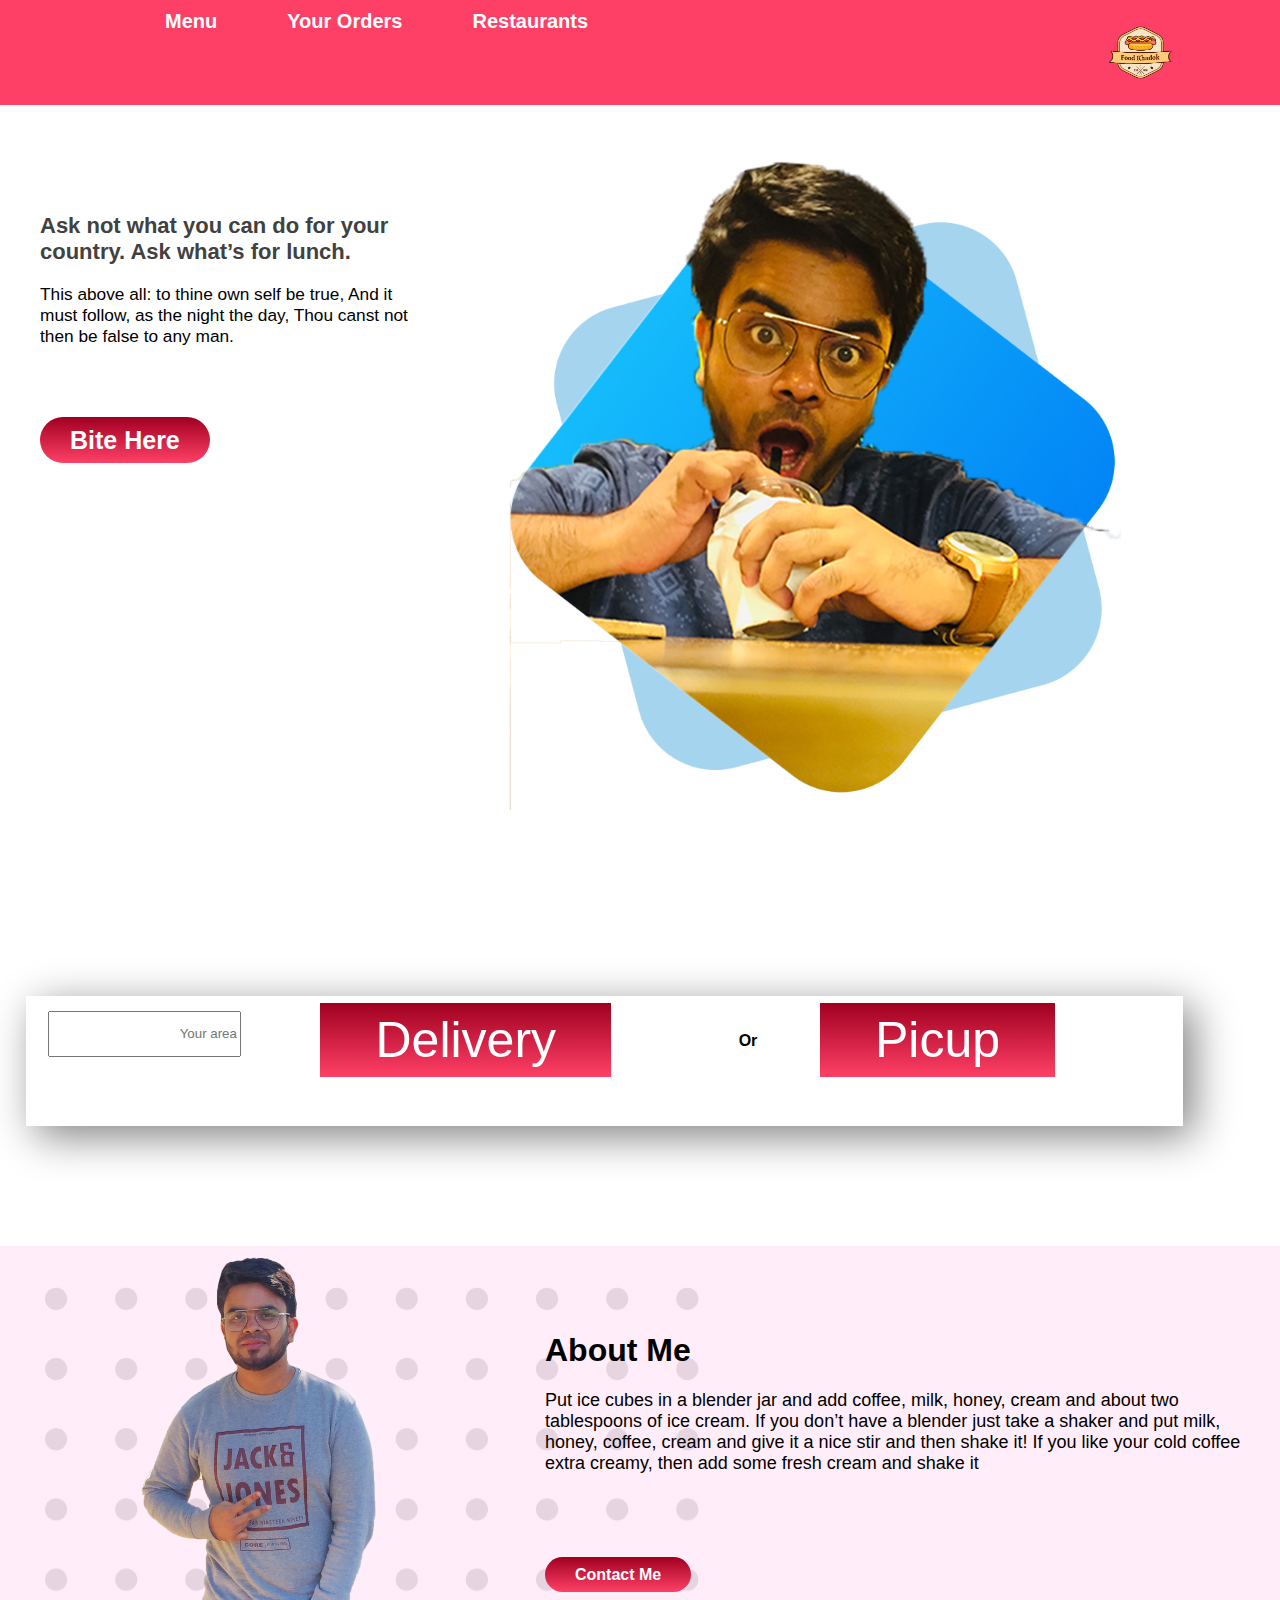
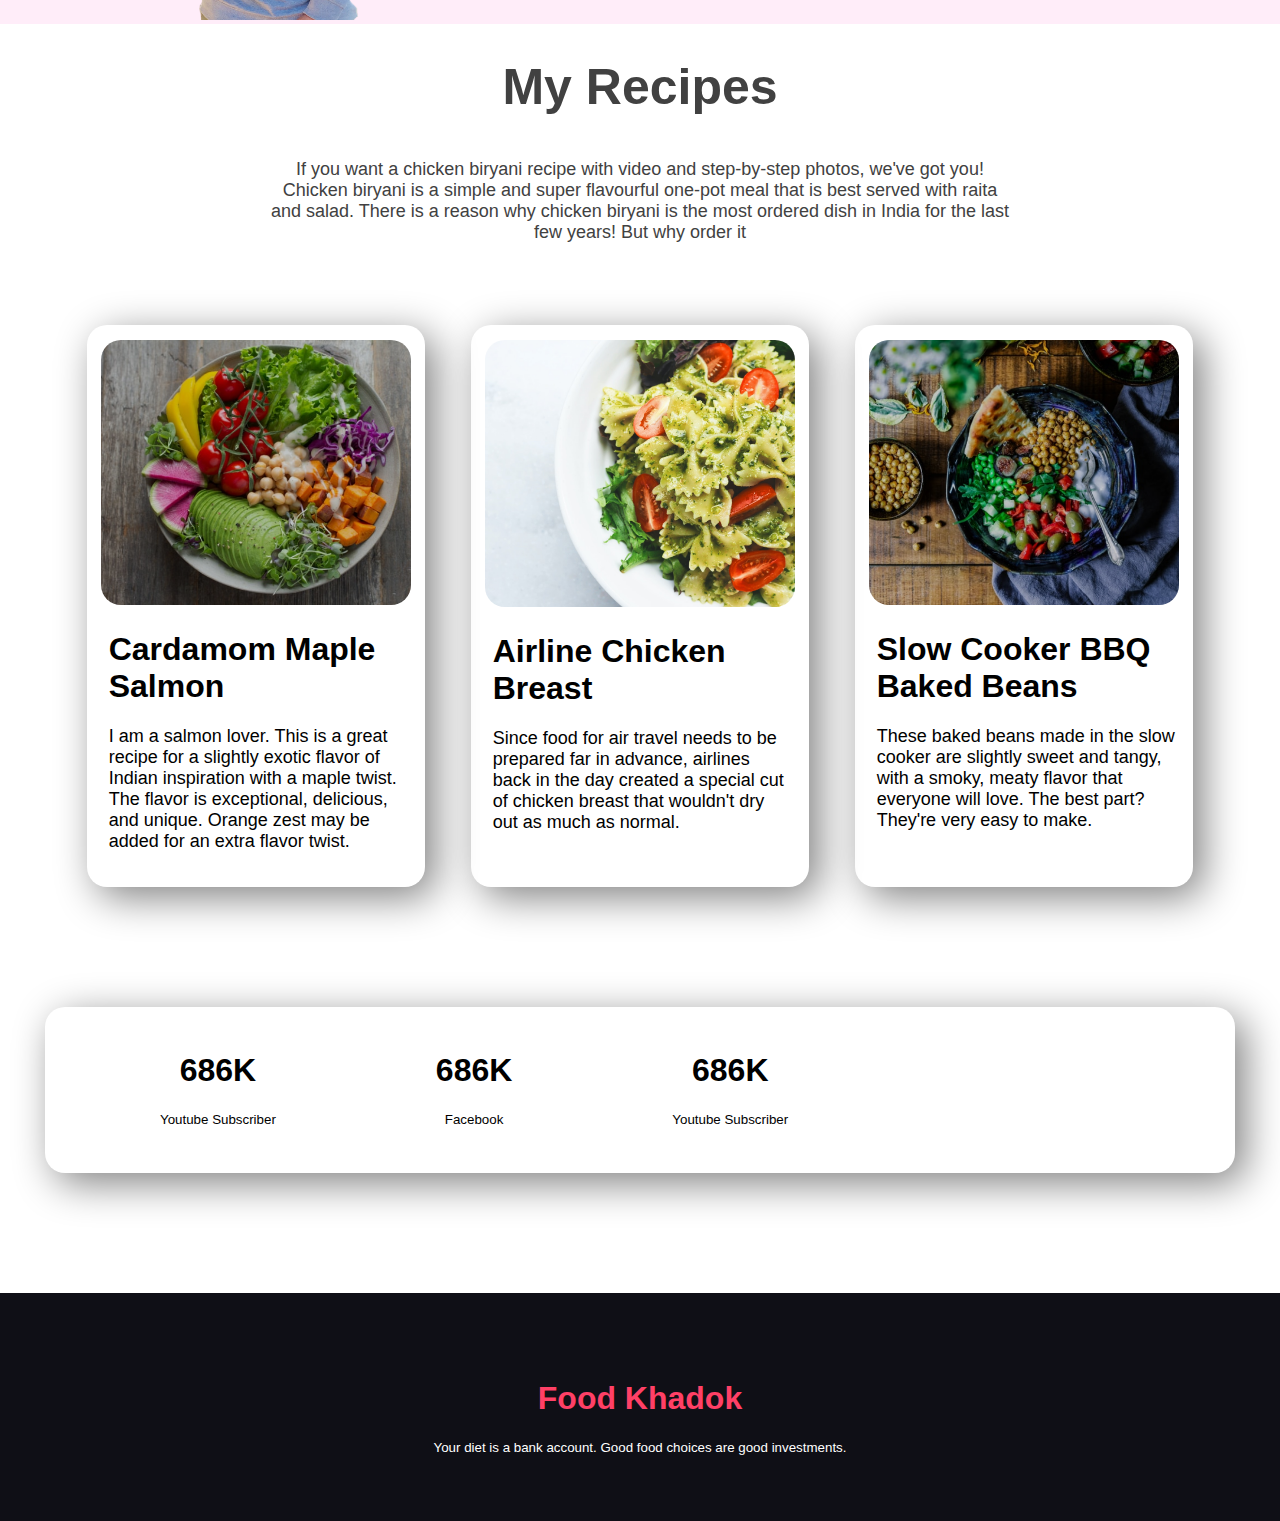
==== commit e5c5c8a0: "done" ====
--- a/index.html
+++ b/index.html
@@ -44,26 +44,21 @@
         </div>
     </section>
 
-
-
-    <section class=" space" id="bonus">
+    <section id="bonus">
         <div class="bonus flexi">
-            <div class="area-box">
-                <input type="text">
+            <div>
+                <input type="text" placeholder="Your area" class="area-box">
             </div>
             <div class="sec4-txt">
                 <a href="https://www.linkedin.com/in/iammunnasarker/" target="_blank" class="bonus-btn">Delivery</a>
             </div>
-            <h3>Or</h3>
+            <h4>Or</h4>
             <div class="sec4-txt">
                 <a href="https://www.linkedin.com/in/iammunnasarker/" target="_blank" class="bonus-btn">Picup</a>
             </div>
         </div>
 
     </section>
-
-
-
 
     <section class="flexi backg">
         <div>
@@ -79,6 +74,7 @@
             <a href="https://www.linkedin.com/in/iammunnasarker/" target="_blank" class="contact-btn">Contact Me</a>
         </div>
     </section>
+
     <section>
         <div class="sec3-d1">
             <h1>My Recipes</h1>
@@ -88,6 +84,7 @@
             </p>
         </div>
     </section>
+
     <section class="flexi space" id="sec4">
         <div class="sec4-itm1">
             <div>
@@ -122,6 +119,7 @@
             </div>
         </div>
     </section>
+
     <section class="flexi sec5">
         <div>
             <div class="sec5-txt">
@@ -142,6 +140,7 @@
             </div>
         </div>
     </section>
+
     <footer>
         <h1>Food Khadok</h1>
         <small>Your diet is a bank account. Good food choices are good investments.</small>
--- a/style.css
+++ b/style.css
@@ -2,18 +2,22 @@
     font-family:  Arial, Helvetica, sans-serif;
     margin: 0px;
 }
+
 .flexi{
     display: flex;
 }
+
 header{
     background-color: #ff4066;
     padding: 10px 15px;
     
 }
+
 header img{
     width: 85px;
     padding-left: 510px;
 }
+
 .menu{
     text-decoration: none;
     font-weight: 700;
@@ -23,6 +27,7 @@
     font-weight: 700;
     
 }
+
 .top-btm{
     text-decoration: none;
     font-weight: 700;
@@ -31,16 +36,19 @@
     padding-left: 70px;
     background-color: #ff4066;
 }
+
 .sec1-img{
     width: 90%;
     position: right;
     
 }
+
 .sec1-d1{
     font-size: 240%;
     padding-left: 40px;
     padding-top: 90px;
 }
+
 h2{
     color: #414141;
     font-size: 22px;
@@ -51,9 +59,11 @@
     padding-bottom: 50px;
     
 }
+
 p{
     font-size: 18px;
 }
+
 .order-btn{
     font-weight: 700;
     text-decoration: none;
@@ -64,6 +74,7 @@
     margin-bottom: 15px;
     font-size: 25px;
 }
+
 .bonus{
     box-shadow: 10px 10px 40px gray;
     width: 90%;
@@ -73,15 +84,14 @@
     padding-top: 15px;
     text-align: center;
 }
+
 #bonus{
     padding-bottom: 120px;
     padding-top: 120px;
-    padding-right: 5px;
-    align-items: center;
-    
-}
+    
+}
+
 .bonus-btn{
-    
     text-decoration: none;
     background-image: linear-gradient(#a00020, #ff4066);
     color: #ffffff;
@@ -90,27 +100,30 @@
     margin: 50px 70px 50px 5px;
 
 }
+
 .area-box{
     padding-left: 130px;
     box-sizing: border-box;
     height: 40%;
-    
-  
-    
-}
+    width: 85%;
+}
+
 .sec2-img{
     width: 45%;
     padding-left: 25%;
 
 }
+
 .sec2-p{
     text-align: left;
     padding-right: 5%;
     padding-bottom: 10%;
 }
+
 .sec2-d2{
     padding-top: 5%;
 }
+
 .contact-btn{
     font-weight: 700;
     text-decoration: none;
@@ -121,18 +134,22 @@
     padding: 9px 30px;
     margin-bottom: 15px;
 }
+
 .backg{
     background-image: url(images/shapes/Frame\ 59.jpg);
 }
+
 .sec3-d1{
     text-align: center;
     color: #414141;
     
 }
+
 .sec3-d1 p{
     padding: 10px 270px;
     padding-bottom: 5%;
 }
+
 .sec3-d1 h1{
     font-size: 50px;
 }
@@ -147,10 +164,12 @@
     border-radius: 20px;
     text-align: center;
 }
+
 .space{
     padding-left: 5%;
     padding-right: 5%;
 }
+
 .sec4-itm2{
     box-shadow: 10px 10px 40px gray;
     width: 60%;
@@ -161,6 +180,7 @@
     border-radius: 20px;
     text-align: center;
 }
+
 .sec4-itm3{
     box-shadow: 10px 10px 40px gray;
     width: 60%;
@@ -171,39 +191,47 @@
     border-radius: 20px;
     text-align: center;
 }
+
 .sec4-img{
     margin-right: 5.5px;
     width: 93%;
     border-radius: 20px;
 }
+
 .sec4-txt{
     text-align: left;
     padding-left: 5%;
     padding-right: 5%;
     padding-bottom: 5%;
 }
+
 .sec5{
     box-shadow: 10px 10px 40px gray;
     margin: 120px 45px 120px 45px;
     border-radius: 20px;
     
 }
+
 .sec5-txt{
     text-align: center;
     margin: 45px;
     padding-left: 70px;
 }
+
 #sec5{
     padding-bottom: 500px;
 }
+
 footer{
     background-color: #0f0f16;
     padding: 65px 65px;
     text-align: center;
 }
+
 footer h1{
     color: #ff4066;
 }
+
 footer small{
     color: white;
 }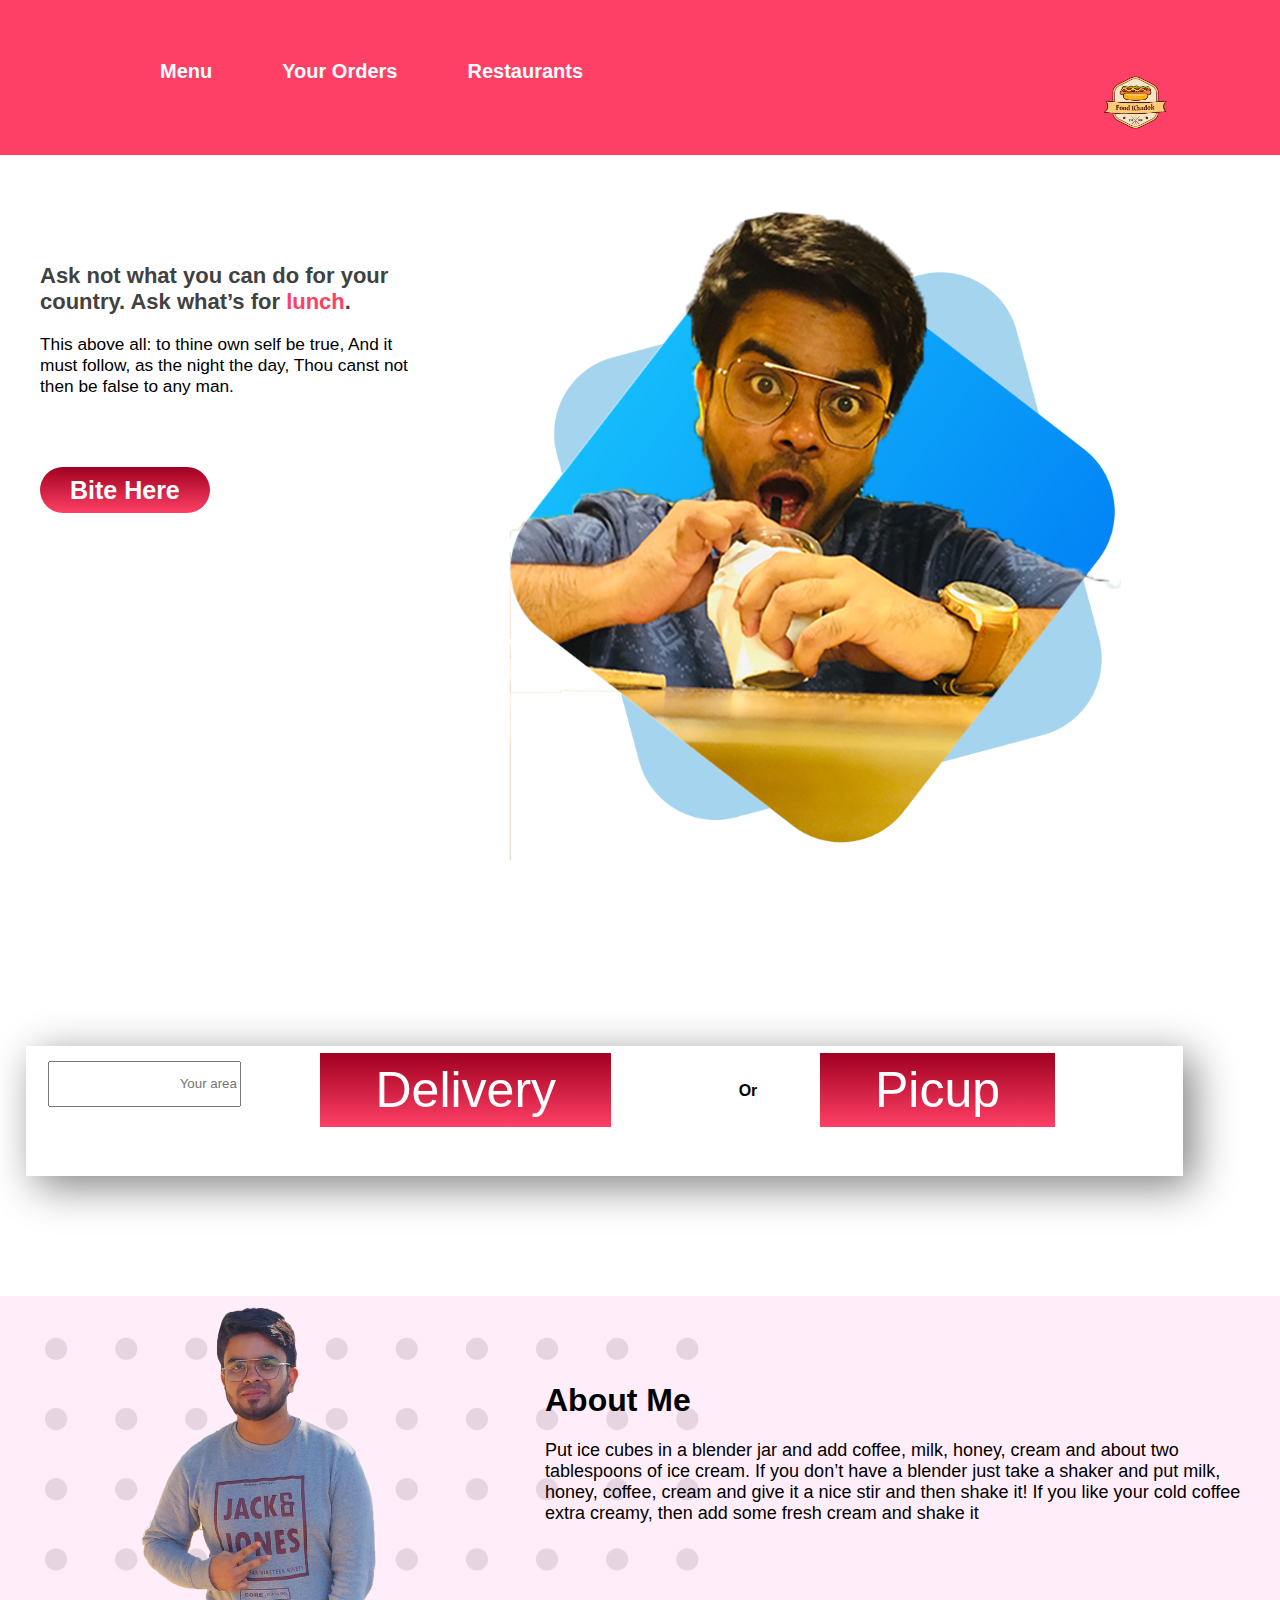
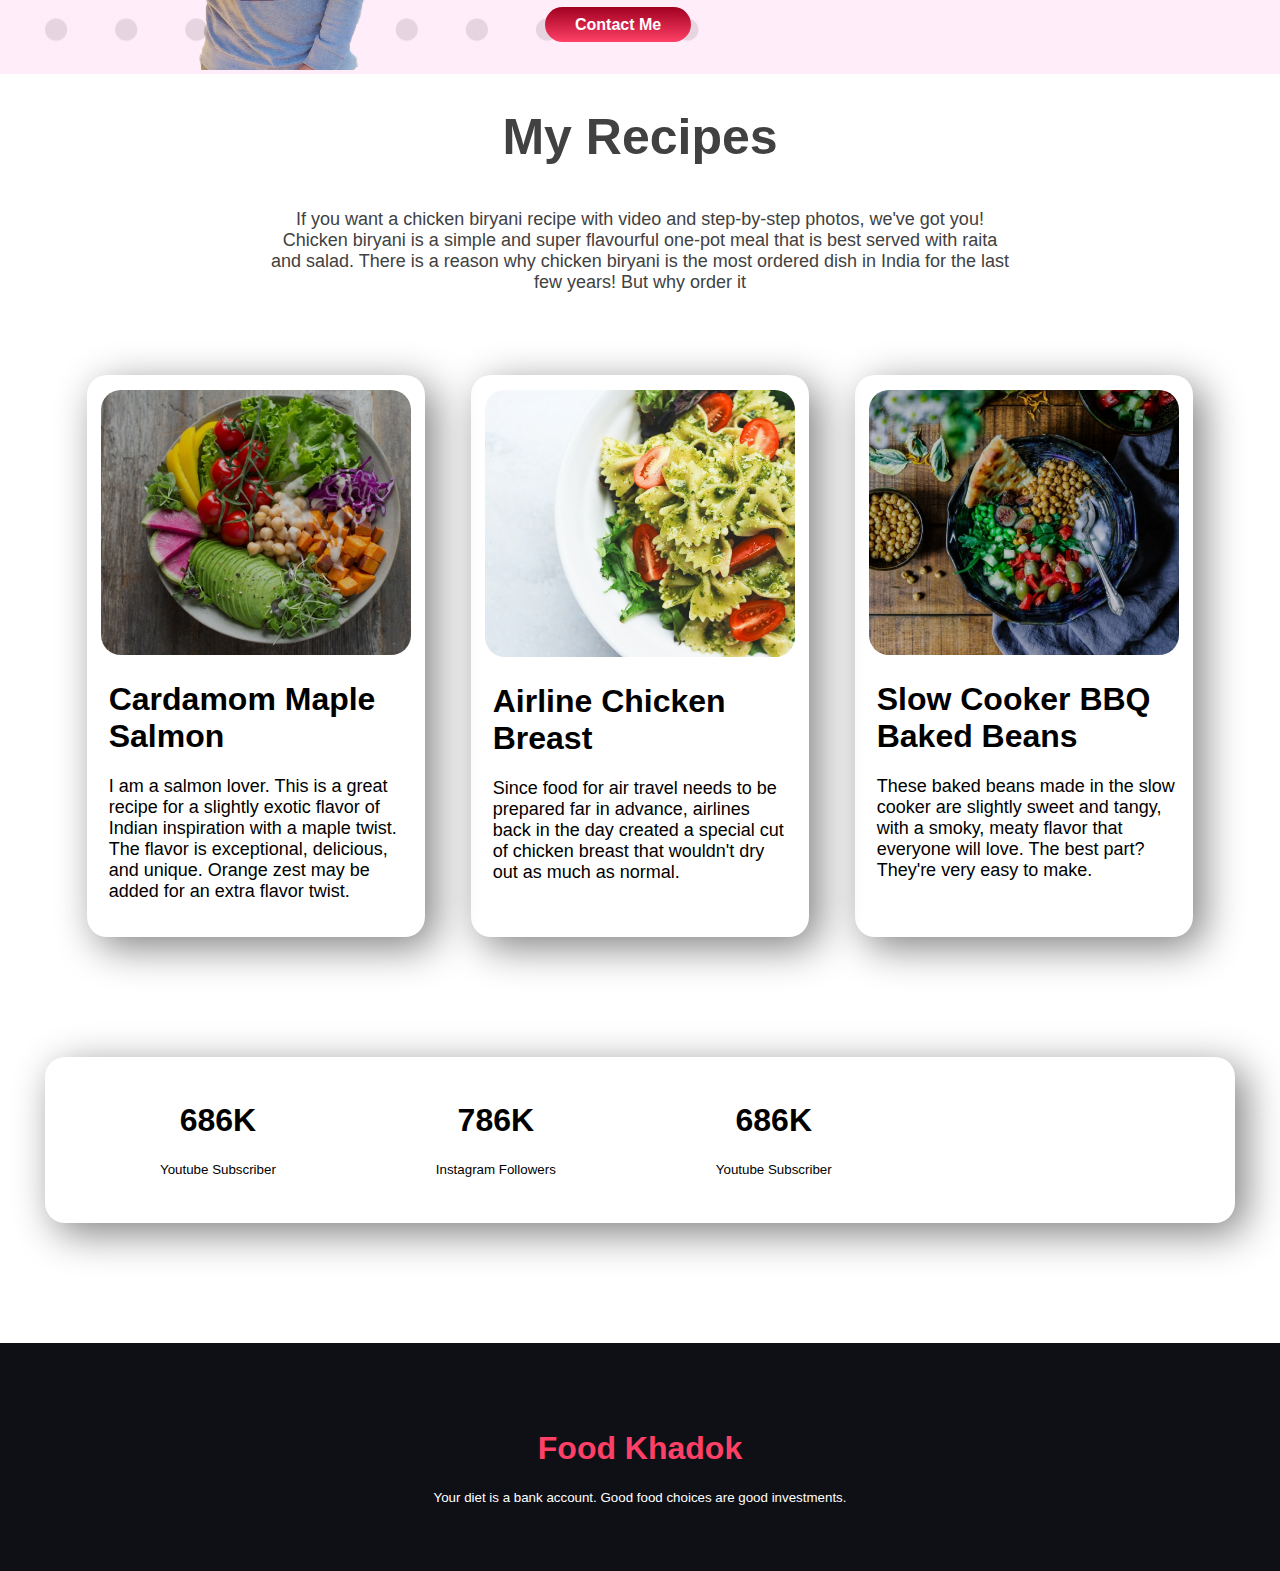
==== commit 1eb5d1f9: "done" ====
--- a/index.html
+++ b/index.html
@@ -14,7 +14,7 @@
 
 <body>
     <header>
-        <section class="flexi">
+        <section class="flexi menu-sec">
             <div>
                 <a href="https://www.linkedin.com/in/iammunnasarker/" target="_blank" class="menu">Menu</a>
             </div>
@@ -129,8 +129,8 @@
         </div>
         <div>
             <div class="sec5-txt">
-                <h1>686K</h1>
-                <small>Facebook</small>
+                <h1>786K</h1>
+                <small>Instagram Followers</small>
             </div>
         </div>
         <div>
--- a/style.css
+++ b/style.css
@@ -9,7 +9,7 @@
 
 header{
     background-color: #ff4066;
-    padding: 10px 15px;
+    padding: 10px 10px;
     
 }
 
@@ -17,6 +17,9 @@
     width: 85px;
     padding-left: 510px;
 }
+.menu-sec{
+    margin-top: 50px;
+}
 
 .menu{
     text-decoration: none;
@@ -25,7 +28,6 @@
     color: white;
     padding-left: 150px;
     font-weight: 700;
-    
 }
 
 .top-btm{
@@ -62,6 +64,9 @@
 
 p{
     font-size: 18px;
+}
+
+.mark-clr{color: #ff4066;
 }
 
 .order-btn{
@@ -128,7 +133,6 @@
     font-weight: 700;
     text-decoration: none;
     background-image: linear-gradient(#a00020, #ff4066);
-
     color: #ffffff;
     border-radius: 50px;
     padding: 9px 30px;
